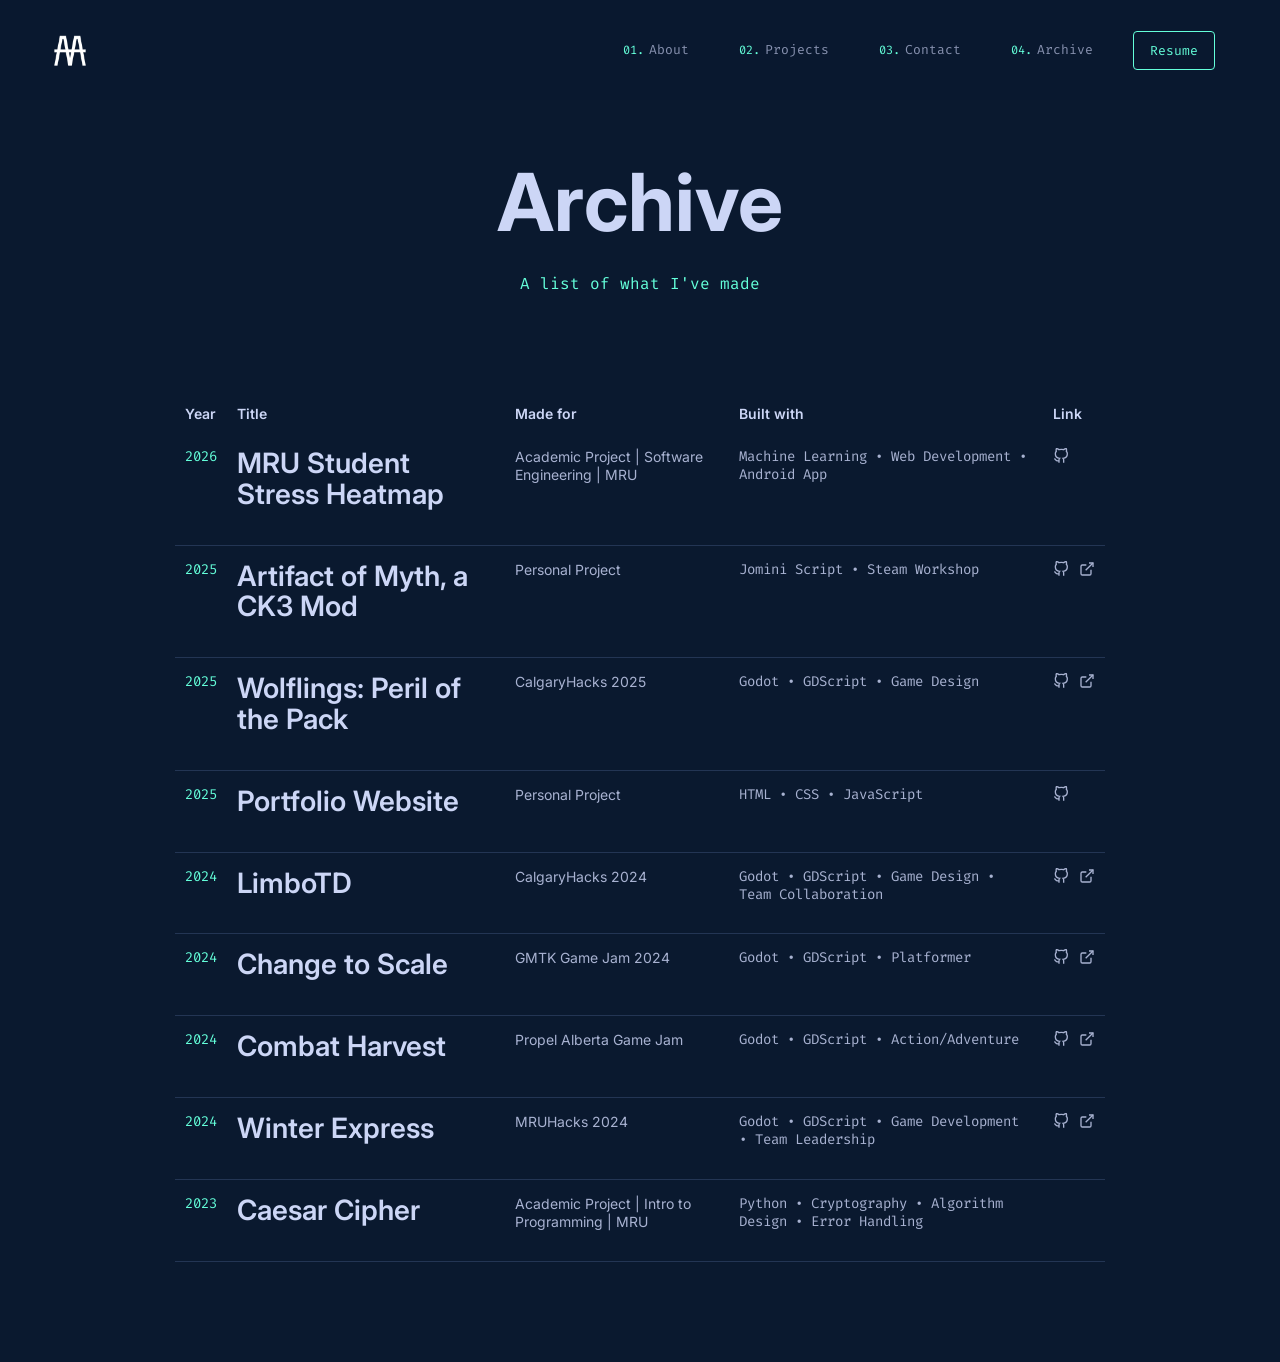
==== archive.html @ b281970d "unified css, added mru heatmap project" ====
<!DOCTYPE html>
<html lang="en">
<head>
  <meta charset="utf-8">
  <meta name="viewport" content="width=device-width, initial-scale=1.0">
  <title>Archive - Muhammad Abdullah</title>
  <link href="style.css" rel="stylesheet" type="text/css" />
  <link href="https://fonts.googleapis.com/css2?family=Fira+Code:wght@300;400;500;600&family=Inter:wght@300;400;500;600;700&display=swap" rel="stylesheet">
</head>
<body>
  <nav class="navbar">
    <div class="nav-logo">
      <a href="/">
        <img src="/assets/logo.png" alt="MA Logo" class="logo-image" />
      </a>
    </div>
    <div class="nav-menu">
      <a href="/#about" data-number="01.">About</a>
      <a href="/#projects" data-number="02.">Projects</a>
      <a href="/#contact" data-number="03.">Contact</a>
      <a href="archive.html" data-number="04.">Archive</a>
      <a href="/assets/resume.pdf" target="_blank" class="resume-link">Resume</a>
    </div>
  </nav>
  
  <main>
    <div class="archive-container">
      <header class="archive-header">
        <h1 class="archive-title">Archive</h1>
        <p class="archive-subtitle">A list of what I've made</p>
      </header>
      
      <table class="archive-table">
        <thead>
          <tr>
            <th>Year</th>
            <th>Title</th>
            <th>Made for</th>
            <th>Built with</th>
            <th>Link</th>
          </tr>
        </thead>
        <tbody id="archive-projects">
        </tbody>
      </table>
    </div>
  </main>
  
  <script>
    const projects = [
      {
        title: 'Artifact of Myth, a CK3 Mod',
        tech: ['Jomini Script', 'Steam Workshop'],
        github: 'https://github.com/Atron1792/AoM-CK3-Mod',
        external: 'https://steamcommunity.com/sharedfiles/filedetails/?id=3481270592',
        year: 2025,
        company: 'Personal Project'
      },
      {
        title: 'Wolflings: Peril of the Pack',
        tech: ['Godot', 'GDScript', 'Game Design'],
        github: 'https://github.com/TechPowerAwaits/calgaryhacks-2025',
        external: 'https://atron1792.itch.io/wolflings-peril-of-the-pack',
        year: 2025,
        company: 'CalgaryHacks 2025'
      },
      {
        title: 'Portfolio Website',
        tech: ['HTML', 'CSS', 'JavaScript'],
        github: 'https://github.com/Atron1792/Portfolio-Website',
        year: 2025,
        company: 'Personal Project'
      },
      {
        title: 'LimboTD',
        tech: ['Godot', 'GDScript', 'Game Design', 'Team Collaboration'],
        github: 'https://github.com/Atron1792/LimboLTD_CalgaryHacks2024',
        external: 'https://mrugddc.itch.io/limbo-ltd',
        year: 2024,
        company: 'CalgaryHacks 2024'
      },
      {
        title: 'Change to Scale',
        tech: ['Godot', 'GDScript', 'Platformer'],
        github: 'https://github.com/Atron1792/Change-to-Scale_GMTK-2024',
        external: 'https://atron1792.itch.io/change-to-scale',
        year: 2024,
        company: 'GMTK Game Jam 2024'
      },
      {
        title: 'Combat Harvest',
        tech: ['Godot', 'GDScript', 'Action/Adventure'],
        github: 'https://github.com/Atron1792/combat-harvest',
        external: 'https://karszo.itch.io/combat-harvest',
        year: 2024,
        company: 'Propel Alberta Game Jam'
      },
      {
        title: 'Winter Express',
        tech: ['Godot', 'GDScript', 'Game Development', 'Team Leadership'],
        github: 'https://github.com/Atron1792/winter-express',
        external: 'https://atron1792.itch.io/winter-express',
        year: 2024,
        company: 'MRUHacks 2024'
      },
      {
        title: 'Caesar Cipher',
        tech: ['Python', 'Cryptography', 'Algorithm Design', 'Error Handling'],
        year: 2023,
        company: 'Academic Project | Intro to Programming | MRU'
      },
      {
        title: 'MRU Student Stress Heatmap',
        tech: ['Machine Learning', 'Web Development', 'Android App'],
        github: 'https://github.com/goose121/stress-heatmap',
        year: 2026,
        company: 'Academic Project | Software Engineering | MRU' 
      }
    ];
    
    const tbody = document.getElementById('archive-projects');
    
    projects
      .sort((a, b) => b.year - a.year)
      .forEach(project => {
        const row = document.createElement('tr');
        row.innerHTML = `
          <td class="project-year">${project.year}</td>
          <td>
            <div class="project-title">${project.title}</div>
          </td>
          <td class="project-company">${project.company}</td>
          <td class="project-tech">${project.tech ? project.tech.join(' • ') : ''}</td>
          <td>
            <div class="archive-project-links">
              ${project.github ? `
                <a href="${project.github}" target="_blank" aria-label="GitHub">
                  <svg viewBox="0 0 24 24" fill="none" stroke="currentColor" stroke-width="2">
                    <path d="M9 19c-5 1.5-5-2.5-7-3m14 6v-3.87a3.37 3.37 0 0 0-.94-2.61c3.14-.35 6.44-1.54 6.44-7A5.44 5.44 0 0 0 20 4.77 5.07 5.07 0 0 0 19.91 1S18.73.65 16 2.48a13.38 13.38 0 0 0-7 0C6.27.65 5.09 1 5.09 1A5.07 5.07 0 0 0 5 4.77a5.44 5.44 0 0 0-1.5 3.78c0 5.42 3.3 6.61 6.44 7A3.37 3.37 0 0 0 9 18.13V22"></path>
                  </svg>
                </a>
              ` : ''}
              ${project.external ? `
                <a href="${project.external}" target="_blank" aria-label="External Link">
                  <svg viewBox="0 0 24 24" fill="none" stroke="currentColor" stroke-width="2">
                    <path d="M18 13v6a2 2 0 0 1-2 2H5a2 2 0 0 1-2-2V8a2 2 0 0 1 2-2h6"></path>
                    <polyline points="15,3 21,3 21,9"></polyline>
                    <line x1="10" y1="14" x2="21" y2="3"></line>
                  </svg>
                </a>
              ` : ''}
            </div>
          </td>
        `;
        tbody.appendChild(row);
      });
  </script>
</body>
</html>
---- style.css ----
/* Custom Properties */
:root {
  --navy: #0a192f;
  --light-navy: #112240;
  --lightest-navy: #233554;
  --navy-shadow: rgba(2, 12, 27, 0.7);
  --dark-slate: #495670;
  --slate: #8892b0;
  --light-slate: #a8b2d1;
  --lightest-slate: #ccd6f6;
  --green: #64ffda;
  --green-tint: rgba(100, 255, 218, 0.1);

  --font-sans: 'Inter', 'San Francisco', 'SF Pro Text', -apple-system, system-ui, sans-serif;
  --font-mono: 'Fira Code', 'SF Mono', 'Fira Mono', 'Roboto Mono', monospace;

  --fz-xxs: 12px;
  --fz-xs: 13px;
  --fz-sm: 14px;
  --fz-md: 16px;
  --fz-lg: 18px;
  --fz-xl: 20px;
  --fz-xxl: 22px;
  --fz-heading: 32px;

  --border-radius: 4px;
  --nav-height: 100px;
  --nav-scroll-height: 70px;

  --easing: cubic-bezier(0.645, 0.045, 0.355, 1);
  --transition: all 0.25s cubic-bezier(0.645, 0.045, 0.355, 1);
}

/* Reset and Base Styles */
* {
  margin: 0;
  padding: 0;
  box-sizing: border-box;
}

html {
  box-sizing: border-box;
  width: 100%;
  scroll-behavior: smooth;
  scrollbar-width: thin;
  scrollbar-color: var(--dark-slate) var(--navy);
}

body {
  margin: 0;
  width: 100%;
  min-height: 100%;
  overflow-x: hidden;
  -moz-osx-font-smoothing: grayscale;
  -webkit-font-smoothing: antialiased;
  background-color: var(--navy);
  color: var(--slate);
  font-family: var(--font-sans);
  font-size: var(--fz-xl);
  line-height: 1.3;
}

::selection {
  background-color: var(--lightest-navy);
  color: var(--lightest-slate);
}

::-webkit-scrollbar {
  width: 12px;
}

::-webkit-scrollbar-track {
  background: var(--navy);
}

::-webkit-scrollbar-thumb {
  background-color: var(--dark-slate);
  border: 3px solid var(--navy);
  border-radius: 10px;
}

/* Navigation */
.navbar {
  display: flex;
  justify-content: space-between;
  align-items: center;
  position: fixed;
  top: 0;
  z-index: 11;
  padding: 0px 50px;
  width: 100%;
  height: var(--nav-height);
  background-color: rgba(10, 25, 47, 0.85);
  backdrop-filter: blur(10px);
  transition: var(--transition);
}

.navbar.scrolled {
  height: var(--nav-scroll-height);
  transform: translateY(0px);
  box-shadow: 0 10px 30px -10px var(--navy-shadow);
}

.nav-logo {
  display: flex;
  justify-content: center;
  align-items: center;
}

.nav-logo a {
  display: flex;
  align-items: center;
  text-decoration: none;
}

.logo-image {
  height: 40px;
  width: auto;
  filter: brightness(0) invert(1);
  transition: var(--transition);
}

.logo-image:hover {
  filter: brightness(0) invert(1) sepia(1) saturate(5) hue-rotate(135deg);
}

.nav-menu {
  display: flex;
  justify-content: space-between;
  align-items: center;
  padding: 0;
  margin: 0;
  list-style: none;
}

.nav-menu a {
  padding: 10px;
  text-decoration: none;
  color: inherit;
  font-family: var(--font-mono);
  font-size: var(--fz-xs);
  position: relative;
  counter-increment: item 1;
  margin-left: 15px;
  margin-right: 15px;
}

.nav-menu a[data-number]::before {
  content: '0' counter(item) '.';
  margin-right: 5px;
  color: var(--green);
  font-size: var(--fz-xxs);
  text-align: right;
}

.nav-menu a:hover,
.nav-menu a:focus {
  color: var(--green);
}

.resume-link {
  color: var(--green) !important;
  background-color: transparent;
  border: 1px solid var(--green);
  border-radius: var(--border-radius);
  padding: 0.75rem 1rem !important;
  font-size: var(--fz-xs);
  font-family: var(--font-mono);
  line-height: 1;
  text-decoration: none;
  cursor: pointer;
  transition: var(--transition);
  margin-left: 15px !important;
}

.resume-link:hover,
.resume-link:focus,
.resume-link:active {
  background-color: var(--green-tint);
  outline: none;
}

.nav-toggle {
  display: none;
  flex-direction: column;
  cursor: pointer;
  padding: 5px;
}

.nav-toggle span {
  width: 25px;
  height: 3px;
  background-color: var(--green);
  margin: 3px 0;
  transition: 0.3s;
  border-radius: 2px;
}

.nav-toggle.active span:nth-child(1) {
  transform: rotate(-45deg) translate(-5px, 6px);
}

.nav-toggle.active span:nth-child(2) {
  opacity: 0;
}

.nav-toggle.active span:nth-child(3) {
  transform: rotate(45deg) translate(-5px, -6px);
}

/* Main Content */
main {
  margin: 0 auto;
  width: 100%;
  max-width: 1600px;
  min-height: 100vh;
  padding: 0 150px;
}

/* Hero Section */
.hero {
  display: flex;
  justify-content: center;
  flex-direction: column;
  align-items: flex-start;
  min-height: 100vh;
  height: 100vh;
  padding: 0;
}

.hero-greeting {
  margin: 0 0 30px 4px;
  color: var(--green);
  font-family: var(--font-mono);
  font-size: clamp(var(--fz-sm), 5vw, var(--fz-md));
  font-weight: 400;
}

.hero-name {
  margin: 0;
  font-size: clamp(40px, 8vw, 80px);
  color: var(--lightest-slate);
  line-height: 1.1;
}

.hero-title {
  margin-top: 5px;
  color: var(--slate);
  line-height: 0.9;
  font-size: clamp(40px, 8vw, 80px);
  font-weight: 600;
}

.typewriter {
  color: var(--green);
  border-right: 2px solid var(--green);
  animation: blink 1s step-end infinite;
}

@keyframes blink {
  50% { border-right-color: transparent; }
}

/* Section Styles */
section {
  margin: 0 auto;
  padding: 100px 0;
  max-width: 1000px;
}

.section-header {
  display: flex;
  align-items: center;
  position: relative;
  margin: 10px 0 40px;
  width: 100%;
  font-size: clamp(26px, 5vw, var(--fz-heading));
  white-space: nowrap;
}

.section-number {
  position: relative;
  bottom: 4px;
  margin-right: 10px;
  color: var(--green);
  font-family: var(--font-mono);
  font-size: clamp(var(--fz-md), 3vw, var(--fz-xl));
  font-weight: 400;
}

.section-title {
  position: relative;
  color: var(--lightest-slate);
  font-size: clamp(26px, 5vw, var(--fz-heading));
  font-weight: 600;
  margin: 0;
}

.section-header::after {
  content: '';
  display: block;
  position: relative;
  top: -5px;
  width: 300px;
  height: 1px;
  margin-left: 20px;
  background-color: var(--lightest-navy);
}

/* About Section */
.about-content {
  display: grid;
  grid-template-columns: 3fr 2fr;
  gap: 50px;
}

.about-text {
  color: var(--slate);
}

.about-text p {
  margin: 0 0 15px;
}

.about-text a {
  color: var(--green);
  text-decoration: none;
  position: relative;
}

.about-text a:hover,
.about-text a:focus {
  color: var(--green);
}

.about-text a:hover::after,
.about-text a:focus::after {
  width: 100%;
}

.about-text a::after {
  content: '';
  display: block;
  width: 0;
  height: 1px;
  position: relative;
  bottom: 0.37em;
  background-color: var(--green);
  transition: var(--transition);
  opacity: 0.5;
}

.tech-list {
  display: grid;
  grid-template-columns: repeat(2, minmax(140px, 200px));
  gap: 0px 10px;
  padding: 0;
  margin: 20px 0 0 0;
  overflow: hidden;
  list-style: none;
}

.tech-column li {
  position: relative;
  margin-bottom: 10px;
  padding-left: 20px;
  font-family: var(--font-mono);
  font-size: var(--fz-xs);
  color: var(--slate);
}

.tech-column li::before {
  content: '▹';
  position: absolute;
  left: 0;
  color: var(--green);
  font-size: var(--fz-sm);
  line-height: 12px;
}

.about-image {
  position: relative;
  max-width: 300px;
}

.image-wrapper {
  display: block;
  position: relative;
  width: 100%;
  border-radius: var(--border-radius);
  background-color: var(--green);
}

.image-wrapper::before,
.image-wrapper::after {
  content: '';
  display: block;
  position: absolute;
  width: 100%;
  height: 100%;
  border-radius: var(--border-radius);
  transition: var(--transition);
}

.image-wrapper::before {
  top: 0;
  left: 0;
  background-color: var(--navy);
  mix-blend-mode: screen;
}

.image-wrapper::after {
  border: 2px solid var(--green);
  top: 20px;
  left: 20px;
  z-index: -1;
}

.image-wrapper:hover::after {
  top: 15px;
  left: 15px;
}

.image-wrapper:hover::before {
  background: transparent;
}

.image-wrapper img {
  position: relative;
  border-radius: var(--border-radius);
  mix-blend-mode: multiply;
  filter: grayscale(100%) contrast(1);
  transition: var(--transition);
  width: 100%;
  height: auto;
  max-width: 100%;
  display: block;
}

.image-wrapper:hover img {
  filter: none;
  mix-blend-mode: normal;
}

/* Projects Section */
.projects-grid {
  list-style: none;
  padding: 0;
  margin: 0;
}

.project {
  position: relative;
  display: grid;
  gap: 10px;
  grid-template-columns: repeat(12, 1fr);
  align-items: center;
  margin-bottom: 100px;
}

.project:nth-of-type(odd) .project-content {
  grid-column: 7 / -1;
  text-align: right;
}

.project:nth-of-type(odd) .project-tech-list {
  justify-content: flex-end;
}

.project:nth-of-type(odd) .project-tech-list li {
  margin: 0 0 5px 20px;
}

.project:nth-of-type(odd) .project-image {
  grid-column: 1 / 8;
}



.project-content {
  position: relative;
  grid-column: 1 / 7;
  grid-row: 1 / -1;
}

.project-overline {
  margin: 10px 0;
  color: var(--green);
  font-family: var(--font-mono);
  font-size: var(--fz-xs);
  font-weight: 400;
}

.project-title {
  color: var(--lightest-slate);
  font-size: clamp(24px, 5vw, 28px);
  margin: 0 0 20px;
  font-weight: 600;
  line-height: 1.1;
}

.project-title a {
  position: static;
  color: inherit;
  text-decoration: none;
}

.project-title a::before {
  content: '';
  display: block;
  position: absolute;
  z-index: 0;
  width: 100%;
  height: 100%;
  top: 0;
  left: 0;
}

.project-description {
  position: relative;
  z-index: 2;
  padding: 25px;
  border-radius: var(--border-radius);
  background-color: var(--light-navy);
  color: var(--light-slate);
  font-size: var(--fz-lg);
  box-shadow: 0 10px 30px -15px var(--navy-shadow);
  transition: var(--transition);
}

.project-description:hover {
  box-shadow: 0 20px 30px -15px var(--navy-shadow);
}

.project-tech-list {
  position: relative;
  z-index: 2;
  display: flex;
  flex-wrap: wrap;
  padding: 0;
  margin: 25px 0 10px;
  list-style: none;
}

.project-tech-list li {
  margin: 0 20px 5px 0;
  color: var(--light-slate);
  font-family: var(--font-mono);
  font-size: var(--fz-xs);
  white-space: nowrap;
}

.project-links {
  display: flex;
  align-items: center;
  position: relative;
  margin-top: 10px;
  margin-left: -10px;
  color: var(--lightest-slate);
}

.project-links a {
  display: flex;
  justify-content: center;
  align-items: center;
  padding: 10px;
  color: var(--lightest-slate);
  transition: var(--transition);
}

.project-links a:hover,
.project-links a:focus {
  color: var(--green);
}

.project-links svg {
  width: 20px;
  height: 20px;
}

.project-image a {
  width: 100%;
  height: 100%;
  background-color: var(--green);
  border-radius: var(--border-radius);
  vertical-align: middle;
  display: block;
}

.project-image a::before {
  content: '';
  position: absolute;
  width: 100%;
  height: 100%;
  top: 0;
  left: 0;
  right: 0;
  bottom: 0;
  background-color: var(--navy);
  mix-blend-mode: screen;
  border-radius: var(--border-radius);
  transition: var(--transition);
}

.project-image a:hover::before {
  background: transparent;
}

.project-image img {
  border-radius: var(--border-radius);
  mix-blend-mode: multiply;
  filter: grayscale(100%) contrast(1) brightness(90%);
  transition: var(--transition);
  width: 100%;
  height: auto;
  max-width: 100%;
  vertical-align: middle;
}

.project-image a:hover img {
  filter: none;
  mix-blend-mode: normal;
}

/* Contact Section */
.contact {
  max-width: 600px;
  margin: 0 auto 100px;
  text-align: center;
}

.contact .section-header {
  justify-content: center;
}

.contact .section-header::after {
  display: none;
}

.contact-content p {
  color: var(--slate);
  margin: 0 0 50px;
  max-width: 540px;
  font-size: var(--fz-lg);
}

.contact-social {
  display: flex;
  justify-content: center;
  align-items: center;
  margin-top: 30px;
  gap: 20px;
}

.contact-social a {
  color: var(--light-slate);
  padding: 10px;
  transition: var(--transition);
}

.contact-social a:hover,
.contact-social a:focus {
  color: var(--green);
  transform: translateY(-3px);
}

.contact-social svg {
  width: 24px;
  height: 24px;
}

/* Footer */
.footer {
  display: flex;
  justify-content: center;
  align-items: center;
  flex-direction: column;
  height: auto;
  min-height: 70px;
  padding: 15px;
  text-align: center;
}

.footer-content p {
  color: var(--light-slate);
  font-family: var(--font-mono);
  font-size: var(--fz-xxs);
  line-height: 1;
}

.footer-content p a {
  color: var(--light-slate);
  text-decoration: none;
}

.footer-content p a:hover,
.footer-content p a:focus {
  color: var(--green);
}

/* Responsive Design */
@media (max-width: 1200px) {
  main {
    padding: 0 100px;
  }
  
  .about-content {
    grid-template-columns: 1fr;
    gap: 30px;
  }
  
  .about-image {
    margin: 0 auto;
    max-width: 250px;
  }
}

@media (max-width: 1080px) {
  main {
    padding: 0 75px;
  }
  
  .navbar {
    padding: 0 40px;
  }
  
  .project {
    margin-bottom: 70px;
  }
  
  .section-header::after {
    width: 200px;
  }
}

@media (max-width: 768px) {
  main {
    padding: 0 40px;
  }

  .navbar {
    padding: 0 25px;
  }

  .nav-toggle {
    display: flex;
  }

  .nav-menu {
    position: fixed;
    right: -300px;
    top: 0;
    flex-direction: column;
    background-color: var(--light-navy);
    width: 300px;
    text-align: left;
    transition: right 0.3s ease;
    box-shadow: -10px 0 30px rgba(0, 0, 0, 0.3);
    padding: 100px 0 0 0;
    height: 100vh;
    overflow-y: auto;
    z-index: 10;
  }

  .nav-menu.active {
    right: 0;
  }

  .nav-menu a {
    padding: 15px 40px;
    display: block;
    margin: 0;
    font-size: var(--fz-md);
    color: var(--lightest-slate);
    border-bottom: 1px solid var(--lightest-navy);
    transition: var(--transition);
  }

  .nav-menu a:hover {
    background-color: var(--lightest-navy);
    color: var(--green);
  }

  .nav-menu a[data-number]::before {
    display: inline-block;
    margin: 0 8px 0 0;
    font-size: var(--fz-xs);
  }

  .resume-link {
    margin: 20px 40px 0 40px !important;
    padding: 12px 20px !important;
    display: inline-block !important;
    width: auto;
    border: 1px solid var(--green);
    background-color: transparent;
    text-align: center;
  }

  .hero {
    padding-top: var(--nav-height);
    min-height: 80vh;
  }
  
  .hero-name,
  .hero-title {
    font-size: clamp(35px, 8vw, 65px);
  }

  .about-content {
    display: block;
  }

  .about-image {
    margin: 40px auto 0;
    width: 60%;
    max-width: 200px;
  }
  
  .tech-list {
    grid-template-columns: 1fr 1fr;
    gap: 0px 20px;
  }

  .project {
    box-shadow: 0 10px 30px -15px var(--navy-shadow);
    transition: var(--transition);
    display: block;
    background-color: var(--light-navy);
    padding: 2rem 1.5rem;
    border-radius: var(--border-radius);
    margin-bottom: 50px;
  }

  .project:hover {
    box-shadow: 0 20px 30px -15px var(--navy-shadow);
  }

  .project-content {
    padding: 0;
    height: 100%;
  }

  .project:nth-of-type(odd) .project-content,
  .project:nth-of-type(even) .project-content {
    grid-column: 1 / -1;
    padding: 0;
    text-align: left;
  }

  .project:nth-of-type(odd) .project-tech-list {
    justify-content: flex-start;
  }

  .project:nth-of-type(odd) .project-tech-list li {
    margin: 0 20px 5px 0;
  }

  .project-image {
    display: none;
  }

  .project-description,
  .project-description:hover {
    padding: 0;
    background-color: transparent;
    box-shadow: none;
    font-size: var(--fz-md);
  }
  
  .section-header::after {
    width: 150px;
  }
  
  .contact {
    margin: 0 auto 80px;
  }
  
  .contact-content p {
    font-size: var(--fz-md);
  }
}

@media (max-width: 600px) {
  main {
    padding: 0 25px;
  }
  
  .navbar {
    padding: 0 20px;
  }

  .nav-menu {
    padding: 80px 0 0 0;
  }

  .nav-menu a {
    padding: 12px 30px;
    font-size: var(--fz-sm);
  }
  
  .hero-greeting {
    margin: 0 0 20px 2px;
  }
  
  section {
    padding: 80px 0;
  }
  
  .section-header {
    margin: 10px 0 30px;
  }
  
  .section-header::after {
    width: 100px;
  }
  
  .tech-list {
    grid-template-columns: 1fr;
    gap: 5px;
  }
  
  .project {
    padding: 1.5rem 1rem;
    margin-bottom: 40px;
  }
  
  .project-tech-list {
    margin: 20px 0 10px;
  }
  
  .project-tech-list li {
    margin: 0 15px 8px 0;
    font-size: var(--fz-xxs);
  }
  
  .contact-social {
    gap: 15px;
  }
  
  .contact-social svg {
    width: 20px;
    height: 20px;
  }
}

@media (max-width: 480px) {
  .navbar {
    padding: 0 15px;
  }

  main {
    padding: 0 15px;
  }

  .hero-name,
  .hero-title {
    font-size: clamp(28px, 10vw, 50px);
  }
  
  section {
    padding: 60px 0;
  }
  
  .section-number {
    font-size: var(--fz-md);
  }
  
  .section-title {
    font-size: clamp(20px, 6vw, 26px);
  }
  
  .section-header::after {
    width: 80px;
    margin-left: 15px;
  }
  
  .about-text {
    font-size: var(--fz-sm);
  }
  
  .tech-column li {
    font-size: var(--fz-xxs);
    margin-bottom: 8px;
  }
  
  .project-title {
    font-size: clamp(18px, 5vw, 22px);
    margin: 0 0 15px;
  }
  
  .project-description {
    font-size: var(--fz-sm);
  }
  
  .contact-content p {
    font-size: var(--fz-sm);
    margin: 0 0 40px;
  }
}

@media (max-width: 360px) {
  main {
    padding: 0 10px;
  }
  
  .navbar {
    padding: 0 10px;
  }
  
  .hero-name,
  .hero-title {
    font-size: clamp(24px, 12vw, 40px);
  }
  
  .section-header::after {
    display: none;
  }
  
  .project {
    padding: 1rem 0.75rem;
  }
}

/* Archive Page Styles */
.archive-container {
  max-width: 1000px;
  margin: 0 auto;
  padding: 150px 25px 100px;
}

.archive-header {
  text-align: center;
  margin-bottom: 100px;
}

.archive-title {
  font-size: clamp(40px, 8vw, 80px);
  margin: 0 0 20px;
  color: var(--lightest-slate);
}

.archive-subtitle {
  color: var(--green);
  font-family: var(--font-mono);
  font-size: var(--fz-md);
  font-weight: 400;
}

.archive-table {
  width: 100%;
  border-collapse: collapse;
}

.archive-table thead th {
  padding: 10px;
  text-align: left;
  color: var(--lightest-slate);
  font-size: var(--fz-sm);
  font-weight: 600;
}

.archive-table tbody tr {
  border-bottom: 1px solid var(--lightest-navy);
  transition: var(--transition);
}

.archive-table tbody tr:hover {
  background-color: var(--lightest-navy);
}

.archive-table tbody td {
  padding: 15px 10px;
  font-size: var(--fz-sm);
  vertical-align: top;
}

.project-year {
  color: var(--green);
  font-family: var(--font-mono);
  font-size: var(--fz-xs);
}

.project-company {
  color: var(--light-slate);
  font-size: var(--fz-xs);
}

.project-tech {
  color: var(--light-slate);
  font-family: var(--font-mono);
  font-size: var(--fz-xxs);
}

.archive-project-links {
  display: flex;
  gap: 10px;
  align-items: center;
}

.archive-project-links a,
.archive-project-links a:hover {
  color: var(--light-slate);
  transition: var(--transition);
}

.archive-project-links a:hover {
  color: var(--green);
}

.archive-project-links svg {
  width: 16px;
  height: 16px;
}

@media (max-width: 768px) {
  .archive-table thead {
    display: none;
  }
  
  .archive-table tbody tr {
    display: block;
    margin-bottom: 30px;
    padding: 20px;
    border: 1px solid var(--lightest-navy);
    border-radius: var(--border-radius);
  }
  
  .archive-table tbody td {
    display: block;
    padding: 5px 0;
    border: none;
  }
}
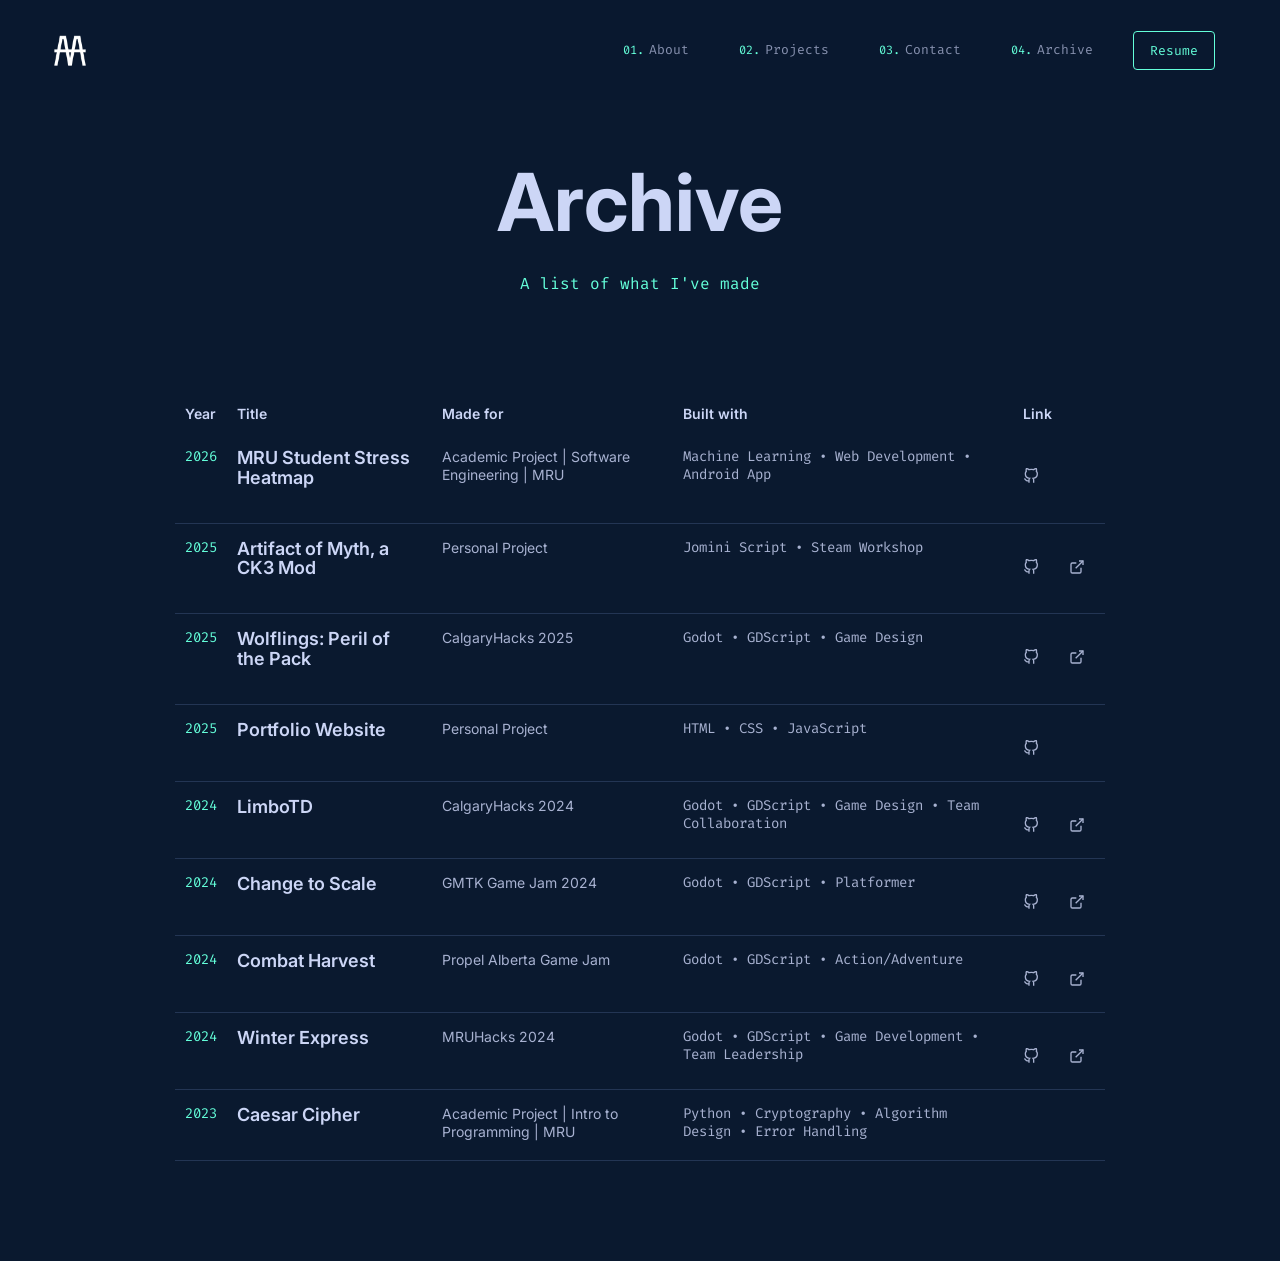
==== commit 45014ab2: "archive fix" ====
--- a/archive.html
+++ b/archive.html
@@ -6,6 +6,122 @@
   <title>Archive - Muhammad Abdullah</title>
   <link href="style.css" rel="stylesheet" type="text/css" />
   <link href="https://fonts.googleapis.com/css2?family=Fira+Code:wght@300;400;500;600&family=Inter:wght@300;400;500;600;700&display=swap" rel="stylesheet">
+  <style>
+    .archive-container {
+      max-width: 1000px;
+      margin: 0 auto;
+      padding: 150px 25px 100px;
+    }
+    
+    .archive-header {
+      text-align: center;
+      margin-bottom: 100px;
+    }
+    
+    .archive-title {
+      font-size: clamp(40px, 8vw, 80px);
+      margin: 0 0 20px;
+      color: var(--lightest-slate);
+    }
+    
+    .archive-subtitle {
+      color: var(--green);
+      font-family: var(--font-mono);
+      font-size: var(--fz-md);
+      font-weight: 400;
+    }
+    
+    .archive-table {
+      width: 100%;
+      border-collapse: collapse;
+    }
+    
+    .archive-table thead th {
+      padding: 10px;
+      text-align: left;
+      color: var(--lightest-slate);
+      font-size: var(--fz-sm);
+      font-weight: 600;
+    }
+    
+    .archive-table tbody tr {
+      border-bottom: 1px solid var(--lightest-navy);
+      transition: var(--transition);
+    }
+    
+    .archive-table tbody tr:hover {
+      background-color: var(--lightest-navy);
+    }
+    
+    .archive-table tbody td {
+      padding: 15px 10px;
+      font-size: var(--fz-sm);
+      vertical-align: top;
+    }
+    
+    .project-year {
+      color: var(--green);
+      font-family: var(--font-mono);
+      font-size: var(--fz-xs);
+    }
+    
+    .project-title {
+      color: var(--lightest-slate);
+      font-size: var(--fz-lg);
+      font-weight: 600;
+    }
+    
+    .project-company {
+      color: var(--light-slate);
+      font-size: var(--fz-xs);
+    }
+    
+    .project-tech {
+      color: var(--light-slate);
+      font-family: var(--font-mono);
+      font-size: var(--fz-xxs);
+    }
+    
+    .project-links {
+      display: flex;
+      gap: 10px;
+      align-items: center;
+    }
+    
+    .project-links a {
+      color: var(--light-slate);
+      transition: var(--transition);
+    }
+    
+    .project-links a:hover {
+      color: var(--green);
+    }
+    
+    .project-links svg {
+      width: 16px;
+      height: 16px;
+    }
+    
+    @media (max-width: 768px) {
+      .archive-table thead {
+        display: none;
+      }
+      
+      .archive-table tbody tr {
+        display: block;
+        margin-bottom: 30px;
+        padding: 20px;
+        border: 1px solid var(--lightest-navy);
+        border-radius: var(--border-radius);
+      }
+      
+      .archive-table tbody td {
+        display: block;
+        padding: 5px 0;
+        border: none;
+      }
+    }
+  </style>
 </head>
 <body>
   <nav class="navbar">
@@ -132,7 +248,7 @@
           <td class="project-company">${project.company}</td>
           <td class="project-tech">${project.tech ? project.tech.join(' • ') : ''}</td>
           <td>
-            <div class="archive-project-links">
+            <div class="project-links">
               ${project.github ? `
                 <a href="${project.github}" target="_blank" aria-label="GitHub">
                   <svg viewBox="0 0 24 24" fill="none" stroke="currentColor" stroke-width="2">
--- a/style.css
+++ b/style.css
@@ -8,8 +8,11 @@
   --slate: #8892b0;
   --light-slate: #a8b2d1;
   --lightest-slate: #ccd6f6;
+  --white: #e6f1ff;
   --green: #64ffda;
   --green-tint: rgba(100, 255, 218, 0.1);
+  --pink: #f57dff;
+  --blue: #57cbff;
 
   --font-sans: 'Inter', 'San Francisco', 'SF Pro Text', -apple-system, system-ui, sans-serif;
   --font-mono: 'Fira Code', 'SF Mono', 'Fira Mono', 'Roboto Mono', monospace;
@@ -42,8 +45,6 @@
   box-sizing: border-box;
   width: 100%;
   scroll-behavior: smooth;
-  scrollbar-width: thin;
-  scrollbar-color: var(--dark-slate) var(--navy);
 }
 
 body {
@@ -65,6 +66,12 @@
   color: var(--lightest-slate);
 }
 
+/* Scrollbar */
+html {
+  scrollbar-width: thin;
+  scrollbar-color: var(--dark-slate) var(--navy);
+}
+
 ::-webkit-scrollbar {
   width: 12px;
 }
@@ -93,11 +100,15 @@
   background-color: rgba(10, 25, 47, 0.85);
   backdrop-filter: blur(10px);
   transition: var(--transition);
+  filter: none !important;
+  pointer-events: auto !important;
+  user-select: auto !important;
 }
 
 .navbar.scrolled {
   height: var(--nav-scroll-height);
   transform: translateY(0px);
+  background-color: rgba(10, 25, 47, 0.85);
   box-shadow: 0 10px 30px -10px var(--navy-shadow);
 }
 
@@ -108,9 +119,13 @@
 }
 
 .nav-logo a {
+  color: var(--green);
+  font-family: var(--font-mono);
+  text-decoration: none;
+  font-size: var(--fz-lg);
+  font-weight: 400;
   display: flex;
   align-items: center;
-  text-decoration: none;
 }
 
 .logo-image {
@@ -333,8 +348,7 @@
   color: var(--green);
 }
 
-.about-text a:hover::after,
-.about-text a:focus::after {
+.about-text a:hover::after {
   width: 100%;
 }
 
@@ -360,6 +374,12 @@
   list-style: none;
 }
 
+.tech-column ul {
+  list-style: none;
+  padding: 0;
+  margin: 0;
+}
+
 .tech-column li {
   position: relative;
   margin-bottom: 10px;
@@ -475,7 +495,14 @@
   grid-column: 1 / 8;
 }
 
-
+.project:nth-of-type(even) .project-content {
+  grid-column: 1 / 7;
+  grid-row: 1 / -1;
+}
+
+.project:nth-of-type(even) .project-image {
+  grid-column: 6 / -1;
+}
 
 .project-content {
   position: relative;
@@ -576,6 +603,13 @@
 .project-links svg {
   width: 20px;
   height: 20px;
+}
+
+.project-image {
+  grid-column: 6 / -1;
+  grid-row: 1 / -1;
+  position: relative;
+  z-index: 1;
 }
 
 .project-image a {
@@ -860,13 +894,16 @@
     display: none;
   }
 
-  .project-description,
-  .project-description:hover {
+  .project-description {
     padding: 0;
     background-color: transparent;
     box-shadow: none;
     font-size: var(--fz-md);
   }
+
+  .project-description:hover {
+    box-shadow: none;
+  }
   
   .section-header::after {
     width: 150px;
@@ -1021,114 +1058,3 @@
     padding: 1rem 0.75rem;
   }
 }
-
-/* Archive Page Styles */
-.archive-container {
-  max-width: 1000px;
-  margin: 0 auto;
-  padding: 150px 25px 100px;
-}
-
-.archive-header {
-  text-align: center;
-  margin-bottom: 100px;
-}
-
-.archive-title {
-  font-size: clamp(40px, 8vw, 80px);
-  margin: 0 0 20px;
-  color: var(--lightest-slate);
-}
-
-.archive-subtitle {
-  color: var(--green);
-  font-family: var(--font-mono);
-  font-size: var(--fz-md);
-  font-weight: 400;
-}
-
-.archive-table {
-  width: 100%;
-  border-collapse: collapse;
-}
-
-.archive-table thead th {
-  padding: 10px;
-  text-align: left;
-  color: var(--lightest-slate);
-  font-size: var(--fz-sm);
-  font-weight: 600;
-}
-
-.archive-table tbody tr {
-  border-bottom: 1px solid var(--lightest-navy);
-  transition: var(--transition);
-}
-
-.archive-table tbody tr:hover {
-  background-color: var(--lightest-navy);
-}
-
-.archive-table tbody td {
-  padding: 15px 10px;
-  font-size: var(--fz-sm);
-  vertical-align: top;
-}
-
-.project-year {
-  color: var(--green);
-  font-family: var(--font-mono);
-  font-size: var(--fz-xs);
-}
-
-.project-company {
-  color: var(--light-slate);
-  font-size: var(--fz-xs);
-}
-
-.project-tech {
-  color: var(--light-slate);
-  font-family: var(--font-mono);
-  font-size: var(--fz-xxs);
-}
-
-.archive-project-links {
-  display: flex;
-  gap: 10px;
-  align-items: center;
-}
-
-.archive-project-links a,
-.archive-project-links a:hover {
-  color: var(--light-slate);
-  transition: var(--transition);
-}
-
-.archive-project-links a:hover {
-  color: var(--green);
-}
-
-.archive-project-links svg {
-  width: 16px;
-  height: 16px;
-}
-
-@media (max-width: 768px) {
-  .archive-table thead {
-    display: none;
-  }
-  
-  .archive-table tbody tr {
-    display: block;
-    margin-bottom: 30px;
-    padding: 20px;
-    border: 1px solid var(--lightest-navy);
-    border-radius: var(--border-radius);
-  }
-  
-  .archive-table tbody td {
-    display: block;
-    padding: 5px 0;
-    border: none;
-  }
-}
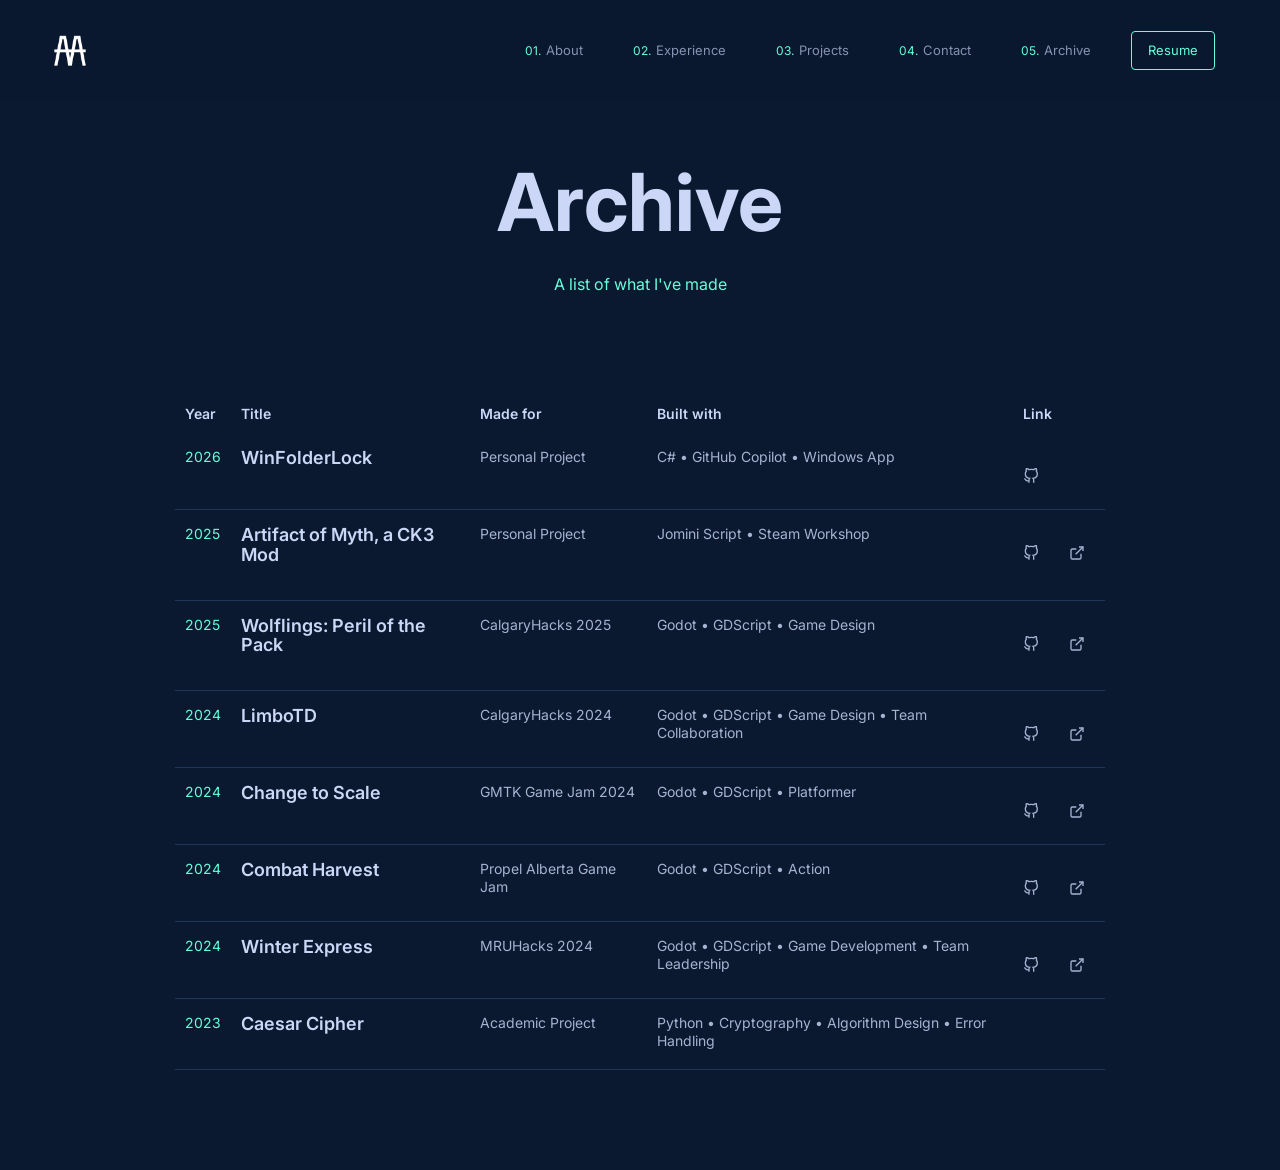
==== commit 02f0953a: "updated resume, added WinFolderLock to archive, fixed ui, changed font to Inter" ====
--- a/archive.html
+++ b/archive.html
@@ -1,11 +1,13 @@
+
 <!DOCTYPE html>
 <html lang="en">
 <head>
   <meta charset="utf-8">
   <meta name="viewport" content="width=device-width, initial-scale=1.0">
   <title>Archive - Muhammad Abdullah</title>
-  <link href="style.css" rel="stylesheet" type="text/css" />
-  <link href="https://fonts.googleapis.com/css2?family=Fira+Code:wght@300;400;500;600&family=Inter:wght@300;400;500;600;700&display=swap" rel="stylesheet">
+  <link href="style.css?v=20260623" rel="stylesheet" type="text/css" />
+  <link href="https://fonts.googleapis.com/css2?family=Inter:wght@300;400;500;600;700;800&display=swap" rel="stylesheet">
+
   <style>
     .archive-container {
       max-width: 1000px;
@@ -34,6 +36,8 @@
     .archive-table {
       width: 100%;
       border-collapse: collapse;
+      visibility: visible;
+      opacity: 1;
     }
     
     .archive-table thead th {
@@ -103,6 +107,10 @@
     }
     
     @media (max-width: 768px) {
+      .archive-table {
+        font-size: var(--fz-sm);
+      }
+      
       .archive-table thead {
         display: none;
       }
@@ -123,19 +131,27 @@
     }
   </style>
 </head>
+
 <body>
+  <!-- Fixed Navigation -->
   <nav class="navbar">
     <div class="nav-logo">
-      <a href="/">
-        <img src="/assets/logo.png" alt="MA Logo" class="logo-image" />
+      <a href="./">
+        <img src="/assets/logo.png" alt="MA Logo" class="logo-image" width="512" height="512" />
       </a>
     </div>
     <div class="nav-menu">
-      <a href="/#about" data-number="01.">About</a>
-      <a href="/#projects" data-number="02.">Projects</a>
-      <a href="/#contact" data-number="03.">Contact</a>
-      <a href="archive.html" data-number="04.">Archive</a>
+      <a href="./#about" data-number="01.">About</a>
+      <a href="./#experience" data-number="02.">Experience</a>
+      <a href="./#projects" data-number="03.">Projects</a>
+      <a href="./#contact" data-number="04.">Contact</a>
+      <a href="archive.html" data-number="05.">Archive</a>
       <a href="/assets/resume.pdf" target="_blank" class="resume-link">Resume</a>
+    </div>
+    <div class="nav-toggle">
+      <span></span>
+      <span></span>
+      <span></span>
     </div>
   </nav>
   
@@ -157,86 +173,113 @@
           </tr>
         </thead>
         <tbody id="archive-projects">
+          <!-- Projects will be inserted here -->
         </tbody>
       </table>
     </div>
   </main>
   
   <script>
-    const projects = [
-      {
-        title: 'Artifact of Myth, a CK3 Mod',
-        tech: ['Jomini Script', 'Steam Workshop'],
-        github: 'https://github.com/Atron1792/AoM-CK3-Mod',
-        external: 'https://steamcommunity.com/sharedfiles/filedetails/?id=3481270592',
-        year: 2025,
-        company: 'Personal Project'
-      },
-      {
-        title: 'Wolflings: Peril of the Pack',
-        tech: ['Godot', 'GDScript', 'Game Design'],
-        github: 'https://github.com/TechPowerAwaits/calgaryhacks-2025',
-        external: 'https://atron1792.itch.io/wolflings-peril-of-the-pack',
-        year: 2025,
-        company: 'CalgaryHacks 2025'
-      },
-      {
-        title: 'Portfolio Website',
-        tech: ['HTML', 'CSS', 'JavaScript'],
-        github: 'https://github.com/Atron1792/Portfolio-Website',
-        year: 2025,
-        company: 'Personal Project'
-      },
-      {
-        title: 'LimboTD',
-        tech: ['Godot', 'GDScript', 'Game Design', 'Team Collaboration'],
-        github: 'https://github.com/Atron1792/LimboLTD_CalgaryHacks2024',
-        external: 'https://mrugddc.itch.io/limbo-ltd',
-        year: 2024,
-        company: 'CalgaryHacks 2024'
-      },
-      {
-        title: 'Change to Scale',
-        tech: ['Godot', 'GDScript', 'Platformer'],
-        github: 'https://github.com/Atron1792/Change-to-Scale_GMTK-2024',
-        external: 'https://atron1792.itch.io/change-to-scale',
-        year: 2024,
-        company: 'GMTK Game Jam 2024'
-      },
-      {
-        title: 'Combat Harvest',
-        tech: ['Godot', 'GDScript', 'Action/Adventure'],
-        github: 'https://github.com/Atron1792/combat-harvest',
-        external: 'https://karszo.itch.io/combat-harvest',
-        year: 2024,
-        company: 'Propel Alberta Game Jam'
-      },
-      {
-        title: 'Winter Express',
-        tech: ['Godot', 'GDScript', 'Game Development', 'Team Leadership'],
-        github: 'https://github.com/Atron1792/winter-express',
-        external: 'https://atron1792.itch.io/winter-express',
-        year: 2024,
-        company: 'MRUHacks 2024'
-      },
-      {
-        title: 'Caesar Cipher',
-        tech: ['Python', 'Cryptography', 'Algorithm Design', 'Error Handling'],
-        year: 2023,
-        company: 'Academic Project | Intro to Programming | MRU'
-      },
-      {
-        title: 'MRU Student Stress Heatmap',
-        tech: ['Machine Learning', 'Web Development', 'Android App'],
-        github: 'https://github.com/goose121/stress-heatmap',
-        year: 2026,
-        company: 'Academic Project | Software Engineering | MRU' 
-      }
-    ];
+    // Default projects data
+    const defaultProjects = {
+      featured: [
+        {
+          id: 'aom-ck3',
+          title: 'Artifact of Myth, a CK3 Mod',
+          description: '',
+          tech: ['Jomini Script', 'Steam Workshop'],
+          github: 'https://github.com/Atron1792/AoM_CK3_Mod',
+          external: 'https://steamcommunity.com/sharedfiles/filedetails/?id=3481270592',
+          year: 2025,
+          type: 'featured',
+          company: 'Personal Project'
+        },
+        {
+          id: 'caesar-cipher',
+          title: 'Caesar Cipher',
+          description: 'A robust Caesar Cipher algorithm implementation in Python showcasing strong problem-solving and coding abilities.',
+          tech: ['Python', 'Cryptography', 'Algorithm Design', 'Error Handling'],
+          year: 2023,
+          type: 'featured',
+          company: 'Academic Project'
+        },
+        {
+          id: 'limbo-td',
+          title: 'LimboTD',
+          description: 'A 2D survival tower defense game that won 2nd place in a 24-hour hackathon.',
+          tech: ['Godot', 'GDScript', 'Game Design', 'Team Collaboration'],
+          github: 'https://github.com/Atron1792/LimboLTD_CalgaryHacks2024',
+          external: 'https://mrugddc.itch.io/limbo-ltd',
+          year: 2024,
+          type: 'featured',
+          company: 'CalgaryHacks 2024'
+        }
+      ],
+      archive: [
+        {
+          id: 'wolflings-pack',
+          title: 'Wolflings: Peril of the Pack',
+          description: 'A survival adventure game where players control a pack of wolves navigating through dangerous territories.',
+          tech: ['Godot', 'GDScript', 'Game Design'],
+          github: 'https://github.com/TechPowerAwaits/calgaryhacks-2025',
+          external: 'https://atron1792.itch.io/wolflings-peril-of-the-pack',
+          year: 2025,
+          type: 'game',
+          company: 'CalgaryHacks 2025'
+        },
+        {
+          id: 'change-to-scale',
+          title: 'Change to Scale',
+          description: 'A puzzle platformer game made for GMTK Game Jam 2024 with scaling mechanics.',
+          tech: ['Godot', 'GDScript', 'Platformer'],
+          github: 'https://github.com/Atron1792/Change-to-Scale_GMTK-2024',
+          external: 'https://atron1792.itch.io/change-to-scale',
+          year: 2024,
+          type: 'game',
+          company: 'GMTK Game Jam 2024'
+        },
+        {
+          id: 'combat-harvest',
+          title: 'Combat Harvest',
+          description: 'An action-packed harvesting game combining combat mechanics with resource management.',
+          tech: ['Godot', 'GDScript', 'Action'],
+          github: 'https://github.com/Atron1792/combat-harvest',
+          external: 'https://karszo.itch.io/combat-harvest',
+          year: 2024,
+          type: 'game',
+          company: 'Propel Alberta Game Jam'
+        },
+        {
+          id: 'winter-express',
+          title: 'Winter Express',
+          description: 'A strategic management game that fosters critical thinking by challenging players to optimize resource allocation and strategic decision-making.',
+          tech: ['Godot', 'GDScript', 'Game Development', 'Team Leadership'],
+          github: 'https://github.com/Atron1792/winter-express',
+          external: 'https://atron1792.itch.io/winter-express',
+          year: 2024,
+          type: 'game',
+          company: 'MRUHacks 2024'
+        },
+        {
+          id: 'winfolderlock',
+          title: 'WinFolderLock',
+          description: 'A UI based folder locking system for Windows 10/11.',
+          tech: ['C#', 'GitHub Copilot', 'Windows App'],
+          github: 'https://github.com/Atron1792/WinFolderLock',
+          year: 2026,
+          type: 'app',
+          company: 'Personal Project'
+        }
+      ]
+    };
+    
+    // Load and display archive projects
+    const projects = JSON.parse(localStorage.getItem('portfolio-projects') || JSON.stringify(defaultProjects));
+    const allProjects = [...(projects.featured || []), ...(projects.archive || [])];
     
     const tbody = document.getElementById('archive-projects');
     
-    projects
+    allProjects
       .sort((a, b) => b.year - a.year)
       .forEach(project => {
         const row = document.createElement('tr');
@@ -245,7 +288,7 @@
           <td>
             <div class="project-title">${project.title}</div>
           </td>
-          <td class="project-company">${project.company}</td>
+          <td class="project-company">${project.company || 'Personal Project'}</td>
           <td class="project-tech">${project.tech ? project.tech.join(' • ') : ''}</td>
           <td>
             <div class="project-links">
--- a/style.css
+++ b/style.css
@@ -1,3 +1,4 @@
+
 /* Custom Properties */
 :root {
   --navy: #0a192f;
@@ -14,8 +15,8 @@
   --pink: #f57dff;
   --blue: #57cbff;
 
-  --font-sans: 'Inter', 'San Francisco', 'SF Pro Text', -apple-system, system-ui, sans-serif;
-  --font-mono: 'Fira Code', 'SF Mono', 'Fira Mono', 'Roboto Mono', monospace;
+  --font-sans: 'Inter', system-ui, sans-serif;
+  --font-mono: 'Inter', system-ui, sans-serif;
 
   --fz-xxs: 12px;
   --fz-xs: 13px;
@@ -30,8 +31,18 @@
   --nav-height: 100px;
   --nav-scroll-height: 70px;
 
+  --tab-height: 42px;
+  --tab-width: 120px;
+
   --easing: cubic-bezier(0.645, 0.045, 0.355, 1);
   --transition: all 0.25s cubic-bezier(0.645, 0.045, 0.355, 1);
+
+  --hamburger-width: 30px;
+
+  --ham-before: top 0.1s ease-in 0.25s, opacity 0.1s ease-in;
+  --ham-before-active: top 0.1s ease-out, opacity 0.1s ease-out 0.12s;
+  --ham-after: bottom 0.1s ease-in 0.25s, transform 0.22s cubic-bezier(0.55, 0.055, 0.675, 0.19);
+  --ham-after-active: bottom 0.1s ease-out, transform 0.22s cubic-bezier(0.215, 0.61, 0.355, 1) 0.12s;
 }
 
 /* Reset and Base Styles */
@@ -276,6 +287,36 @@
   50% { border-right-color: transparent; }
 }
 
+.hero-description {
+  margin: 20px 0 0;
+  max-width: 540px;
+  color: var(--slate);
+  font-size: var(--fz-xl);
+}
+
+.cta-button {
+  color: var(--green);
+  background-color: transparent;
+  border: 1px solid var(--green);
+  border-radius: var(--border-radius);
+  padding: 1.25rem 1.75rem;
+  font-size: var(--fz-sm);
+  font-family: var(--font-mono);
+  line-height: 1;
+  text-decoration: none;
+  cursor: pointer;
+  transition: var(--transition);
+  margin-top: 50px;
+  display: inline-block;
+}
+
+.cta-button:hover,
+.cta-button:focus,
+.cta-button:active {
+  background-color: var(--green-tint);
+  outline: none;
+}
+
 /* Section Styles */
 section {
   margin: 0 auto;
@@ -462,6 +503,121 @@
   mix-blend-mode: normal;
 }
 
+/* Experience Section */
+.experience-content {
+  max-width: 700px;
+}
+
+.experience-tabs {
+  position: relative;
+  z-index: 3;
+  width: max-content;
+  padding: 0;
+  margin: 0;
+  list-style: none;
+  display: flex;
+  flex-direction: column;
+}
+
+.tab-button {
+  text-decoration: none;
+  text-decoration-skip-ink: auto;
+  position: relative;
+  transition: var(--transition);
+  display: flex;
+  align-items: center;
+  width: 100%;
+  height: var(--tab-height);
+  padding: 0 20px 2px;
+  border: none;
+  border-left: 2px solid var(--lightest-navy);
+  background-color: transparent;
+  color: var(--slate);
+  font-family: var(--font-mono);
+  font-size: var(--fz-xs);
+  text-align: left;
+  white-space: nowrap;
+  cursor: pointer;
+}
+
+.tab-button:hover,
+.tab-button:active,
+.tab-button:focus {
+  color: var(--green);
+  outline: 0;
+  border-left-color: var(--green);
+  background-color: var(--light-navy);
+}
+
+.tab-button.active {
+  color: var(--green);
+  border-left-color: var(--green);
+}
+
+.experience-panels {
+  position: relative;
+  width: 100%;
+  margin-left: 20px;
+}
+
+.tab-panel {
+  width: 100%;
+  height: auto;
+  padding: 10px 5px;
+  display: none;
+}
+
+.tab-panel.active {
+  display: block;
+}
+
+.experience-content h3,
+.tab-panel h3 {
+  margin-bottom: 2px;
+  font-size: var(--fz-xxl);
+  font-weight: 500;
+  line-height: 1.3;
+  color: var(--lightest-slate);
+}
+
+.tab-panel .company {
+  color: var(--green);
+}
+
+.job-range {
+  margin-bottom: 25px;
+  color: var(--light-slate);
+  font-family: var(--font-mono);
+  font-size: var(--fz-xs);
+}
+
+.experience-content ul,
+.tab-panel ul {
+  padding: 0;
+  margin: 0;
+  list-style: none;
+  font-size: var(--fz-lg);
+}
+
+.experience-content li,
+.tab-panel li {
+  position: relative;
+  padding-left: 30px;
+  margin-bottom: 10px;
+  color: var(--slate);
+  list-style: none;
+}
+
+.experience-content li::before,
+.tab-panel li::before {
+  content: '▹';
+  position: absolute;
+  left: 0;
+  color: var(--green);
+  font-size: var(--fz-sm);
+  line-height: 18px;
+}
+
 /* Projects Section */
 .projects-grid {
   list-style: none;
@@ -617,7 +773,6 @@
   height: 100%;
   background-color: var(--green);
   border-radius: var(--border-radius);
-  vertical-align: middle;
   display: block;
 }
 
@@ -671,11 +826,35 @@
   display: none;
 }
 
+
+
 .contact-content p {
   color: var(--slate);
   margin: 0 0 50px;
   max-width: 540px;
   font-size: var(--fz-lg);
+}
+
+.contact-button {
+  color: var(--green);
+  background-color: transparent;
+  border: 1px solid var(--green);
+  border-radius: var(--border-radius);
+  padding: 1.25rem 1.75rem;
+  font-size: var(--fz-sm);
+  font-family: var(--font-mono);
+  line-height: 1;
+  text-decoration: none;
+  cursor: pointer;
+  transition: var(--transition);
+  display: inline-block;
+}
+
+.contact-button:hover,
+.contact-button:focus,
+.contact-button:active {
+  background-color: var(--green-tint);
+  outline: none;
 }
 
 .contact-social {
@@ -840,6 +1019,10 @@
   .hero-title {
     font-size: clamp(35px, 8vw, 65px);
   }
+  
+  .hero-description {
+    font-size: var(--fz-lg);
+  }
 
   .about-content {
     display: block;
@@ -854,6 +1037,32 @@
   .tech-list {
     grid-template-columns: 1fr 1fr;
     gap: 0px 20px;
+  }
+
+  .experience-tabs {
+    display: flex;
+    overflow-x: auto;
+    width: calc(100% + 80px);
+    padding-left: 40px;
+    margin-left: -40px;
+    margin-bottom: 30px;
+    flex-direction: row;
+  }
+
+  .tab-button {
+    border-left: 0;
+    border-bottom: 2px solid var(--lightest-navy);
+    min-width: 120px;
+    padding: 0 15px 2px;
+    height: var(--tab-height);
+  }
+
+  .tab-button.active {
+    border-bottom-color: var(--green);
+  }
+
+  .experience-panels {
+    margin-left: 0;
   }
 
   .project {
@@ -940,6 +1149,16 @@
     margin: 0 0 20px 2px;
   }
   
+  .hero-description {
+    font-size: var(--fz-md);
+    max-width: 100%;
+  }
+  
+  .cta-button {
+    padding: 1rem 1.5rem;
+    margin-top: 40px;
+  }
+  
   section {
     padding: 80px 0;
   }
@@ -957,6 +1176,18 @@
     gap: 5px;
   }
   
+  .experience-tabs {
+    width: calc(100% + 50px);
+    padding-left: 25px;
+    margin-left: -25px;
+  }
+  
+  .tab-button {
+    min-width: 100px;
+    padding: 0 10px 2px;
+    font-size: var(--fz-xxs);
+  }
+  
   .project {
     padding: 1.5rem 1rem;
     margin-bottom: 40px;
@@ -971,6 +1202,11 @@
     font-size: var(--fz-xxs);
   }
   
+  .contact-button {
+    padding: 1rem 1.25rem;
+    font-size: var(--fz-xs);
+  }
+  
   .contact-social {
     gap: 15px;
   }
@@ -995,6 +1231,15 @@
     font-size: clamp(28px, 10vw, 50px);
   }
   
+  .hero-description {
+    font-size: var(--fz-sm);
+  }
+  
+  .cta-button {
+    padding: 0.875rem 1rem;
+    font-size: var(--fz-xxs);
+  }
+  
   section {
     padding: 60px 0;
   }
@@ -1021,6 +1266,14 @@
     margin-bottom: 8px;
   }
   
+  .tab-panel h3 {
+    font-size: var(--fz-xl);
+  }
+  
+  .tab-panel ul {
+    font-size: var(--fz-md);
+  }
+  
   .project-title {
     font-size: clamp(18px, 5vw, 22px);
     margin: 0 0 15px;
@@ -1057,4 +1310,15 @@
   .project {
     padding: 1rem 0.75rem;
   }
-}
+  
+  .experience-tabs {
+    width: calc(100% + 20px);
+    padding-left: 10px;
+    margin-left: -10px;
+  }
+  
+  .tab-button {
+    min-width: 80px;
+    padding: 0 8px 2px;
+  }
+}
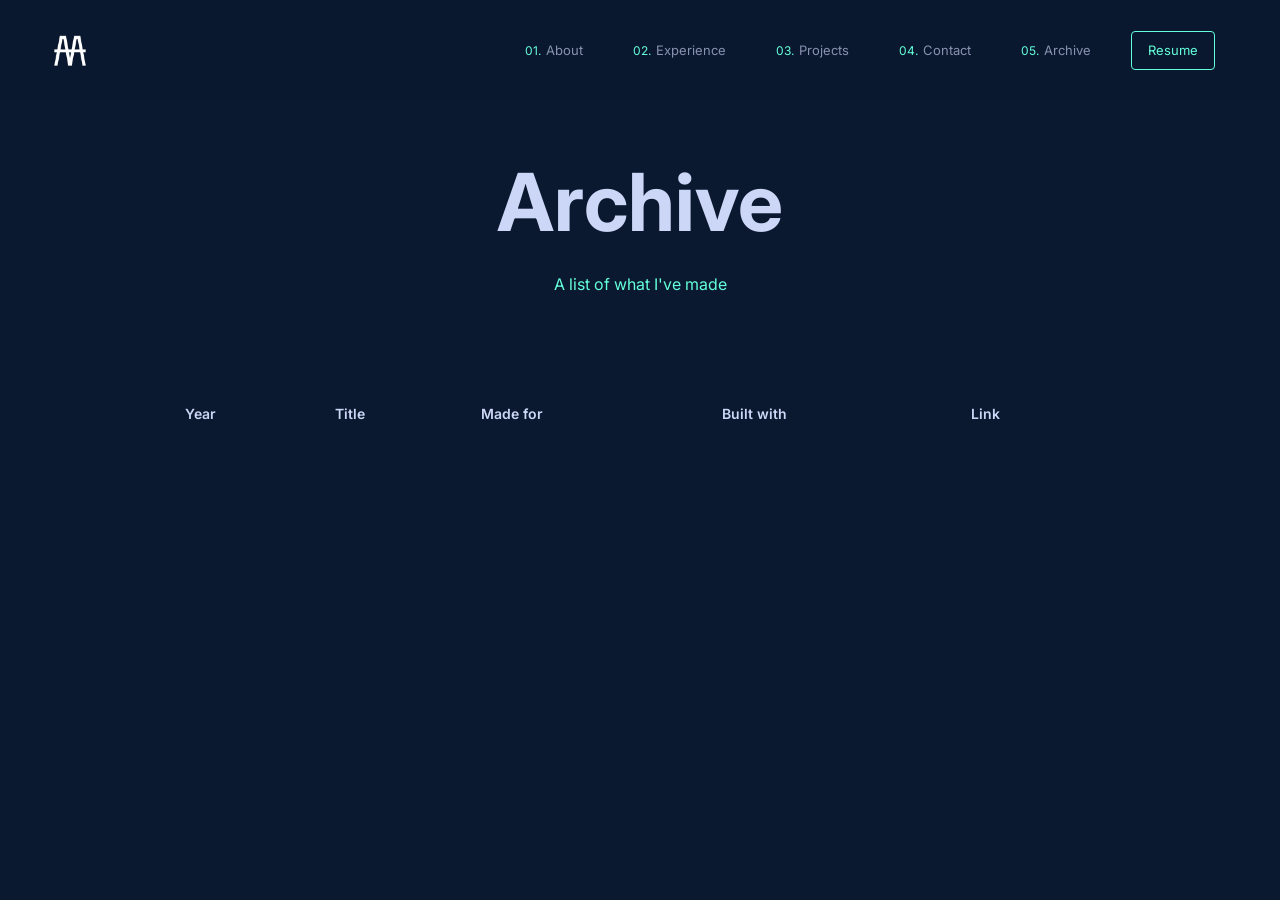
==== commit a229d0c9: "Merge branch 'main' of https://github.com/Atron1792/Portfolio-Website" ====
--- a/archive.html
+++ b/archive.html
@@ -1,4 +1,3 @@
-
 <!DOCTYPE html>
 <html lang="en">
 <head>
@@ -36,8 +35,6 @@
     .archive-table {
       width: 100%;
       border-collapse: collapse;
-      visibility: visible;
-      opacity: 1;
     }
     
     .archive-table thead th {
@@ -107,10 +104,6 @@
     }
     
     @media (max-width: 768px) {
-      .archive-table {
-        font-size: var(--fz-sm);
-      }
-      
       .archive-table thead {
         display: none;
       }
@@ -173,7 +166,6 @@
           </tr>
         </thead>
         <tbody id="archive-projects">
-          <!-- Projects will be inserted here -->
         </tbody>
       </table>
     </div>
@@ -279,7 +271,7 @@
     
     const tbody = document.getElementById('archive-projects');
     
-    allProjects
+    projects
       .sort((a, b) => b.year - a.year)
       .forEach(project => {
         const row = document.createElement('tr');
@@ -288,7 +280,7 @@
           <td>
             <div class="project-title">${project.title}</div>
           </td>
-          <td class="project-company">${project.company || 'Personal Project'}</td>
+          <td class="project-company">${project.company}</td>
           <td class="project-tech">${project.tech ? project.tech.join(' • ') : ''}</td>
           <td>
             <div class="project-links">
--- a/style.css
+++ b/style.css
@@ -1,4 +1,3 @@
-
 /* Custom Properties */
 :root {
   --navy: #0a192f;
@@ -31,18 +30,8 @@
   --nav-height: 100px;
   --nav-scroll-height: 70px;
 
-  --tab-height: 42px;
-  --tab-width: 120px;
-
   --easing: cubic-bezier(0.645, 0.045, 0.355, 1);
   --transition: all 0.25s cubic-bezier(0.645, 0.045, 0.355, 1);
-
-  --hamburger-width: 30px;
-
-  --ham-before: top 0.1s ease-in 0.25s, opacity 0.1s ease-in;
-  --ham-before-active: top 0.1s ease-out, opacity 0.1s ease-out 0.12s;
-  --ham-after: bottom 0.1s ease-in 0.25s, transform 0.22s cubic-bezier(0.55, 0.055, 0.675, 0.19);
-  --ham-after-active: bottom 0.1s ease-out, transform 0.22s cubic-bezier(0.215, 0.61, 0.355, 1) 0.12s;
 }
 
 /* Reset and Base Styles */
@@ -287,36 +276,6 @@
   50% { border-right-color: transparent; }
 }
 
-.hero-description {
-  margin: 20px 0 0;
-  max-width: 540px;
-  color: var(--slate);
-  font-size: var(--fz-xl);
-}
-
-.cta-button {
-  color: var(--green);
-  background-color: transparent;
-  border: 1px solid var(--green);
-  border-radius: var(--border-radius);
-  padding: 1.25rem 1.75rem;
-  font-size: var(--fz-sm);
-  font-family: var(--font-mono);
-  line-height: 1;
-  text-decoration: none;
-  cursor: pointer;
-  transition: var(--transition);
-  margin-top: 50px;
-  display: inline-block;
-}
-
-.cta-button:hover,
-.cta-button:focus,
-.cta-button:active {
-  background-color: var(--green-tint);
-  outline: none;
-}
-
 /* Section Styles */
 section {
   margin: 0 auto;
@@ -826,35 +785,11 @@
   display: none;
 }
 
-
-
 .contact-content p {
   color: var(--slate);
   margin: 0 0 50px;
   max-width: 540px;
   font-size: var(--fz-lg);
-}
-
-.contact-button {
-  color: var(--green);
-  background-color: transparent;
-  border: 1px solid var(--green);
-  border-radius: var(--border-radius);
-  padding: 1.25rem 1.75rem;
-  font-size: var(--fz-sm);
-  font-family: var(--font-mono);
-  line-height: 1;
-  text-decoration: none;
-  cursor: pointer;
-  transition: var(--transition);
-  display: inline-block;
-}
-
-.contact-button:hover,
-.contact-button:focus,
-.contact-button:active {
-  background-color: var(--green-tint);
-  outline: none;
 }
 
 .contact-social {
@@ -1019,10 +954,6 @@
   .hero-title {
     font-size: clamp(35px, 8vw, 65px);
   }
-  
-  .hero-description {
-    font-size: var(--fz-lg);
-  }
 
   .about-content {
     display: block;
@@ -1037,32 +968,6 @@
   .tech-list {
     grid-template-columns: 1fr 1fr;
     gap: 0px 20px;
-  }
-
-  .experience-tabs {
-    display: flex;
-    overflow-x: auto;
-    width: calc(100% + 80px);
-    padding-left: 40px;
-    margin-left: -40px;
-    margin-bottom: 30px;
-    flex-direction: row;
-  }
-
-  .tab-button {
-    border-left: 0;
-    border-bottom: 2px solid var(--lightest-navy);
-    min-width: 120px;
-    padding: 0 15px 2px;
-    height: var(--tab-height);
-  }
-
-  .tab-button.active {
-    border-bottom-color: var(--green);
-  }
-
-  .experience-panels {
-    margin-left: 0;
   }
 
   .project {
@@ -1149,16 +1054,6 @@
     margin: 0 0 20px 2px;
   }
   
-  .hero-description {
-    font-size: var(--fz-md);
-    max-width: 100%;
-  }
-  
-  .cta-button {
-    padding: 1rem 1.5rem;
-    margin-top: 40px;
-  }
-  
   section {
     padding: 80px 0;
   }
@@ -1176,18 +1071,6 @@
     gap: 5px;
   }
   
-  .experience-tabs {
-    width: calc(100% + 50px);
-    padding-left: 25px;
-    margin-left: -25px;
-  }
-  
-  .tab-button {
-    min-width: 100px;
-    padding: 0 10px 2px;
-    font-size: var(--fz-xxs);
-  }
-  
   .project {
     padding: 1.5rem 1rem;
     margin-bottom: 40px;
@@ -1202,11 +1085,6 @@
     font-size: var(--fz-xxs);
   }
   
-  .contact-button {
-    padding: 1rem 1.25rem;
-    font-size: var(--fz-xs);
-  }
-  
   .contact-social {
     gap: 15px;
   }
@@ -1231,15 +1109,6 @@
     font-size: clamp(28px, 10vw, 50px);
   }
   
-  .hero-description {
-    font-size: var(--fz-sm);
-  }
-  
-  .cta-button {
-    padding: 0.875rem 1rem;
-    font-size: var(--fz-xxs);
-  }
-  
   section {
     padding: 60px 0;
   }
@@ -1266,14 +1135,6 @@
     margin-bottom: 8px;
   }
   
-  .tab-panel h3 {
-    font-size: var(--fz-xl);
-  }
-  
-  .tab-panel ul {
-    font-size: var(--fz-md);
-  }
-  
   .project-title {
     font-size: clamp(18px, 5vw, 22px);
     margin: 0 0 15px;
@@ -1310,15 +1171,4 @@
   .project {
     padding: 1rem 0.75rem;
   }
-  
-  .experience-tabs {
-    width: calc(100% + 20px);
-    padding-left: 10px;
-    margin-left: -10px;
-  }
-  
-  .tab-button {
-    min-width: 80px;
-    padding: 0 8px 2px;
-  }
-}
+}
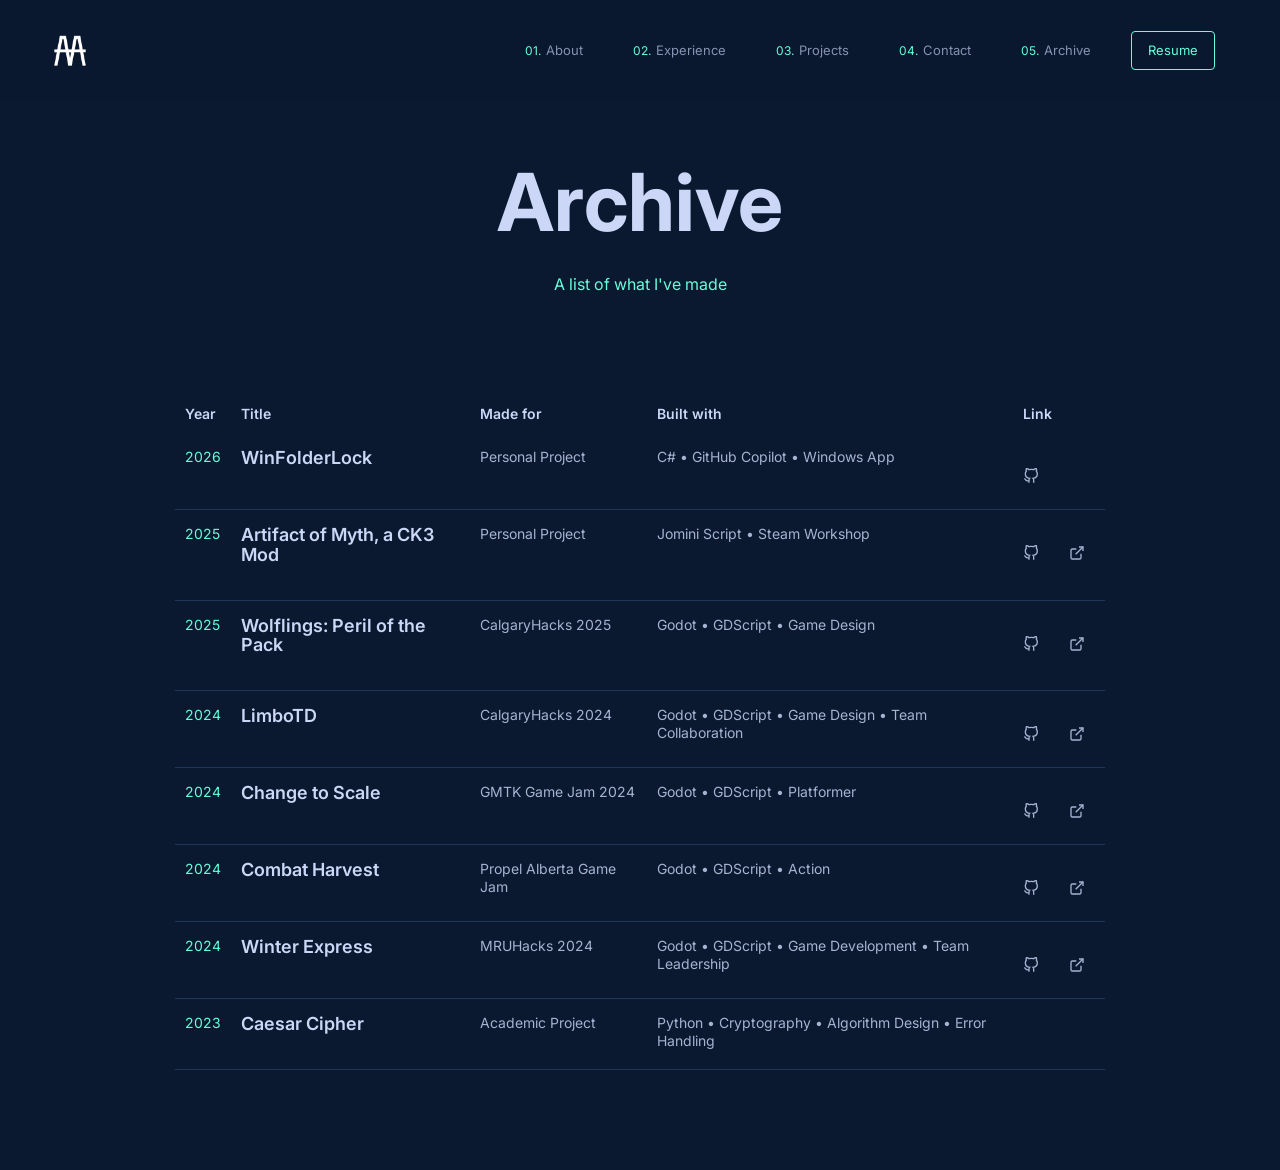
==== commit efe5b291: "fixed archive.html" ====
--- a/archive.html
+++ b/archive.html
@@ -266,12 +266,12 @@
     };
     
     // Load and display archive projects
-    const projects = JSON.parse(localStorage.getItem('portfolio-projects') || JSON.stringify(defaultProjects));
-    const allProjects = [...(projects.featured || []), ...(projects.archive || [])];
+    const storedProjects = JSON.parse(localStorage.getItem('portfolio-projects') || JSON.stringify(defaultProjects));
+    const allProjects = [...(storedProjects.featured || []), ...(storedProjects.archive || [])];
     
     const tbody = document.getElementById('archive-projects');
     
-    projects
+    allProjects
       .sort((a, b) => b.year - a.year)
       .forEach(project => {
         const row = document.createElement('tr');
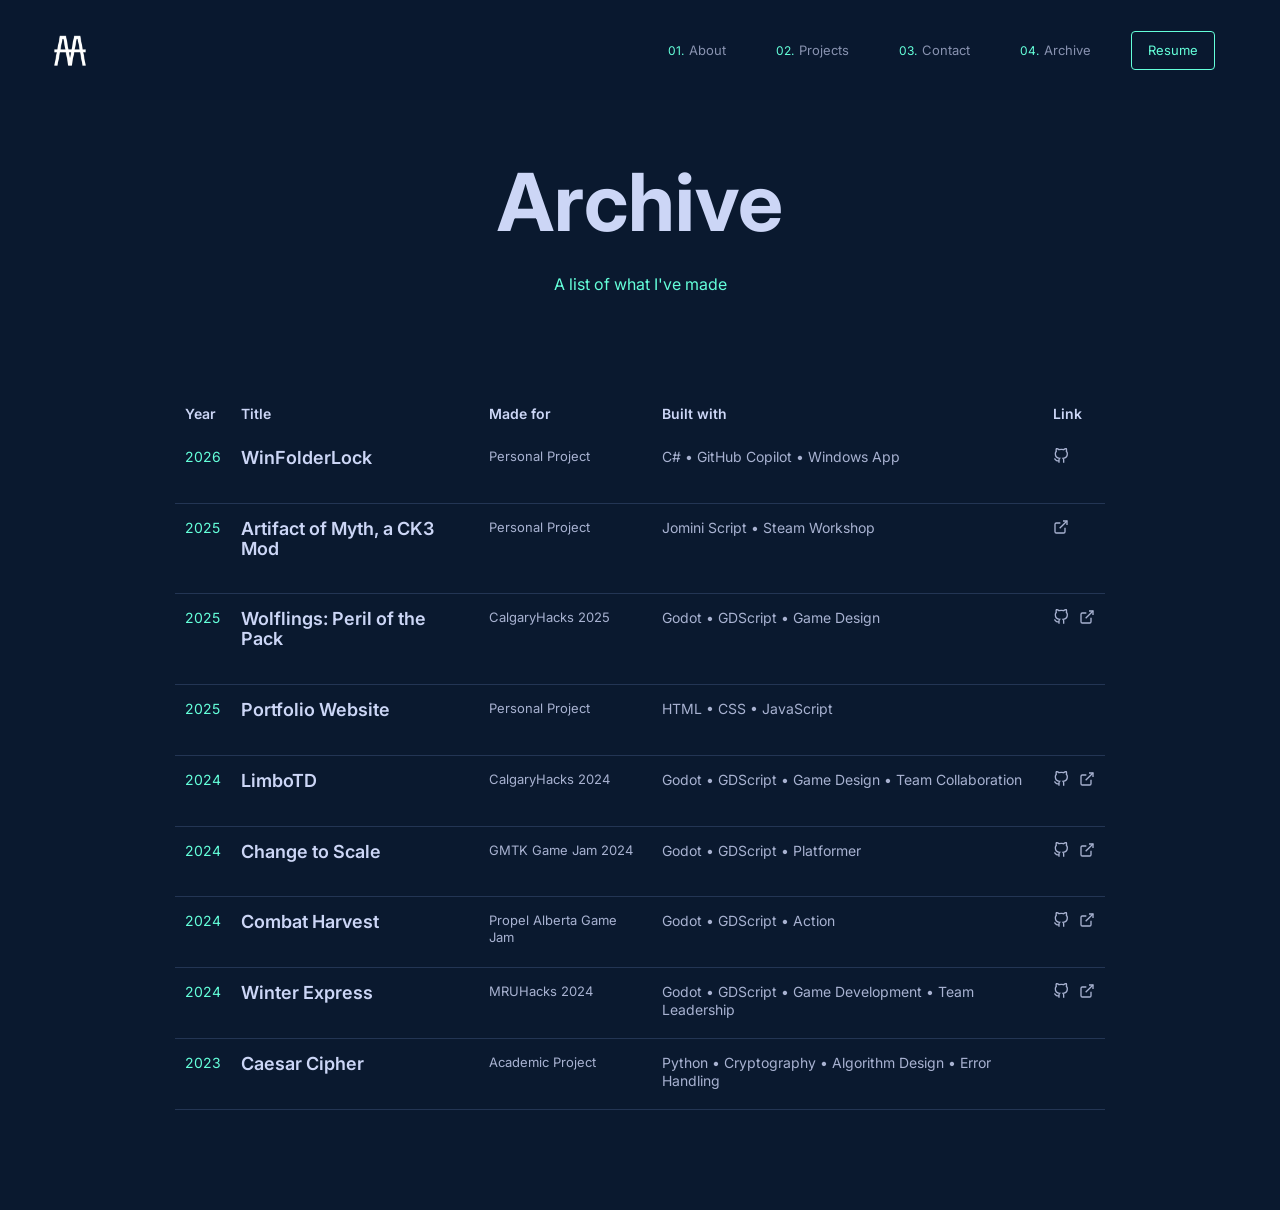
==== commit cdc4499d: "front page layout changes, more clean up" ====
--- a/archive.html
+++ b/archive.html
@@ -6,139 +6,21 @@
   <title>Archive - Muhammad Abdullah</title>
   <link href="style.css?v=20260623" rel="stylesheet" type="text/css" />
   <link href="https://fonts.googleapis.com/css2?family=Inter:wght@300;400;500;600;700;800&display=swap" rel="stylesheet">
-
-  <style>
-    .archive-container {
-      max-width: 1000px;
-      margin: 0 auto;
-      padding: 150px 25px 100px;
-    }
-    
-    .archive-header {
-      text-align: center;
-      margin-bottom: 100px;
-    }
-    
-    .archive-title {
-      font-size: clamp(40px, 8vw, 80px);
-      margin: 0 0 20px;
-      color: var(--lightest-slate);
-    }
-    
-    .archive-subtitle {
-      color: var(--green);
-      font-family: var(--font-mono);
-      font-size: var(--fz-md);
-      font-weight: 400;
-    }
-    
-    .archive-table {
-      width: 100%;
-      border-collapse: collapse;
-    }
-    
-    .archive-table thead th {
-      padding: 10px;
-      text-align: left;
-      color: var(--lightest-slate);
-      font-size: var(--fz-sm);
-      font-weight: 600;
-    }
-    
-    .archive-table tbody tr {
-      border-bottom: 1px solid var(--lightest-navy);
-      transition: var(--transition);
-    }
-    
-    .archive-table tbody tr:hover {
-      background-color: var(--lightest-navy);
-    }
-    
-    .archive-table tbody td {
-      padding: 15px 10px;
-      font-size: var(--fz-sm);
-      vertical-align: top;
-    }
-    
-    .project-year {
-      color: var(--green);
-      font-family: var(--font-mono);
-      font-size: var(--fz-xs);
-    }
-    
-    .project-title {
-      color: var(--lightest-slate);
-      font-size: var(--fz-lg);
-      font-weight: 600;
-    }
-    
-    .project-company {
-      color: var(--light-slate);
-      font-size: var(--fz-xs);
-    }
-    
-    .project-tech {
-      color: var(--light-slate);
-      font-family: var(--font-mono);
-      font-size: var(--fz-xxs);
-    }
-    
-    .project-links {
-      display: flex;
-      gap: 10px;
-      align-items: center;
-    }
-    
-    .project-links a {
-      color: var(--light-slate);
-      transition: var(--transition);
-    }
-    
-    .project-links a:hover {
-      color: var(--green);
-    }
-    
-    .project-links svg {
-      width: 16px;
-      height: 16px;
-    }
-    
-    @media (max-width: 768px) {
-      .archive-table thead {
-        display: none;
-      }
-      
-      .archive-table tbody tr {
-        display: block;
-        margin-bottom: 30px;
-        padding: 20px;
-        border: 1px solid var(--lightest-navy);
-        border-radius: var(--border-radius);
-      }
-      
-      .archive-table tbody td {
-        display: block;
-        padding: 5px 0;
-        border: none;
-      }
-    }
-  </style>
 </head>
 
-<body>
+<body class="archive-page">
   <!-- Fixed Navigation -->
   <nav class="navbar">
     <div class="nav-logo">
-      <a href="./">
+      <a href="/">
         <img src="/assets/logo.png" alt="MA Logo" class="logo-image" width="512" height="512" />
       </a>
     </div>
     <div class="nav-menu">
-      <a href="./#about" data-number="01.">About</a>
-      <a href="./#experience" data-number="02.">Experience</a>
-      <a href="./#projects" data-number="03.">Projects</a>
-      <a href="./#contact" data-number="04.">Contact</a>
-      <a href="archive.html" data-number="05.">Archive</a>
+      <a href="/#about" data-number="01.">About</a>
+      <a href="/#projects" data-number="02.">Projects</a>
+      <a href="/#contact" data-number="03.">Contact</a>
+      <a href="archive.html" data-number="04.">Archive</a>
       <a href="/assets/resume.pdf" target="_blank" class="resume-link">Resume</a>
     </div>
     <div class="nav-toggle">
@@ -151,7 +33,7 @@
   <main>
     <div class="archive-container">
       <header class="archive-header">
-        <h1 class="archive-title">Archive</h1>
+        <h1 class="archive-title u-title-xl">Archive</h1>
         <p class="archive-subtitle">A list of what I've made</p>
       </header>
       
@@ -180,7 +62,6 @@
           title: 'Artifact of Myth, a CK3 Mod',
           description: '',
           tech: ['Jomini Script', 'Steam Workshop'],
-          github: 'https://github.com/Atron1792/AoM_CK3_Mod',
           external: 'https://steamcommunity.com/sharedfiles/filedetails/?id=3481270592',
           year: 2025,
           type: 'featured',
@@ -251,6 +132,15 @@
           year: 2024,
           type: 'game',
           company: 'MRUHacks 2024'
+        },
+        {
+          id: 'website',
+          title: 'Portfolio Website',
+          description: 'My personal portfolio website to showcase my projects and skills.',
+          tech: ['HTML', 'CSS', 'JavaScript'],
+          year: 2025,
+          type: 'website',
+          company: 'Personal Project'
         },
         {
           id: 'winfolderlock',
@@ -276,14 +166,14 @@
       .forEach(project => {
         const row = document.createElement('tr');
         row.innerHTML = `
-          <td class="project-year">${project.year}</td>
+          <td class="project-year u-mono u-meta-sm">${project.year}</td>
           <td>
             <div class="project-title">${project.title}</div>
           </td>
           <td class="project-company">${project.company}</td>
-          <td class="project-tech">${project.tech ? project.tech.join(' • ') : ''}</td>
+          <td class="project-tech u-mono u-meta-xs">${project.tech ? project.tech.join(' • ') : ''}</td>
           <td>
-            <div class="project-links">
+            <div class="project-links u-icon-links">
               ${project.github ? `
                 <a href="${project.github}" target="_blank" aria-label="GitHub">
                   <svg viewBox="0 0 24 24" fill="none" stroke="currentColor" stroke-width="2">
--- a/style.css
+++ b/style.css
@@ -11,8 +11,6 @@
   --white: #e6f1ff;
   --green: #64ffda;
   --green-tint: rgba(100, 255, 218, 0.1);
-  --pink: #f57dff;
-  --blue: #57cbff;
 
   --font-sans: 'Inter', system-ui, sans-serif;
   --font-mono: 'Inter', system-ui, sans-serif;
@@ -30,7 +28,6 @@
   --nav-height: 100px;
   --nav-scroll-height: 70px;
 
-  --easing: cubic-bezier(0.645, 0.045, 0.355, 1);
   --transition: all 0.25s cubic-bezier(0.645, 0.045, 0.355, 1);
 }
 
@@ -59,6 +56,44 @@
   font-family: var(--font-sans);
   font-size: var(--fz-xl);
   line-height: 1.3;
+}
+
+/* Utilities */
+.u-title-xl {
+  font-size: clamp(40px, 8vw, 80px);
+  color: var(--lightest-slate);
+}
+
+.u-mono {
+  font-family: var(--font-mono);
+}
+
+.u-meta-sm {
+  font-size: var(--fz-xs);
+}
+
+.u-meta-xs {
+  font-size: var(--fz-xxs);
+}
+
+.u-icon-links {
+  display: flex;
+  gap: 10px;
+  align-items: center;
+}
+
+.u-icon-links a {
+  color: var(--light-slate);
+  transition: var(--transition);
+}
+
+.u-icon-links a:hover {
+  color: var(--green);
+}
+
+.u-icon-links svg {
+  width: 16px;
+  height: 16px;
 }
 
 ::selection {
@@ -253,8 +288,6 @@
 
 .hero-name {
   margin: 0;
-  font-size: clamp(40px, 8vw, 80px);
-  color: var(--lightest-slate);
   line-height: 1.1;
 }
 
@@ -295,11 +328,12 @@
 
 .section-number {
   position: relative;
-  bottom: 4px;
+  top: -0.45em;
   margin-right: 10px;
   color: var(--green);
   font-family: var(--font-mono);
-  font-size: clamp(var(--fz-md), 3vw, var(--fz-xl));
+  font-size: clamp(var(--fz-xs), 2vw, var(--fz-sm));
+  line-height: 1;
   font-weight: 400;
 }
 
@@ -463,54 +497,20 @@
 }
 
 /* Experience Section */
+.experience-container {
+  margin-top: 80px;
+}
+
+.experience-title {
+  color: var(--lightest-slate);
+  font-size: clamp(24px, 5vw, 28px);
+  margin: 0 0 20px;
+  font-weight: 600;
+  line-height: 1.1;
+}
+
 .experience-content {
   max-width: 700px;
-}
-
-.experience-tabs {
-  position: relative;
-  z-index: 3;
-  width: max-content;
-  padding: 0;
-  margin: 0;
-  list-style: none;
-  display: flex;
-  flex-direction: column;
-}
-
-.tab-button {
-  text-decoration: none;
-  text-decoration-skip-ink: auto;
-  position: relative;
-  transition: var(--transition);
-  display: flex;
-  align-items: center;
-  width: 100%;
-  height: var(--tab-height);
-  padding: 0 20px 2px;
-  border: none;
-  border-left: 2px solid var(--lightest-navy);
-  background-color: transparent;
-  color: var(--slate);
-  font-family: var(--font-mono);
-  font-size: var(--fz-xs);
-  text-align: left;
-  white-space: nowrap;
-  cursor: pointer;
-}
-
-.tab-button:hover,
-.tab-button:active,
-.tab-button:focus {
-  color: var(--green);
-  outline: 0;
-  border-left-color: var(--green);
-  background-color: var(--light-navy);
-}
-
-.tab-button.active {
-  color: var(--green);
-  border-left-color: var(--green);
 }
 
 .experience-panels {
@@ -539,10 +539,6 @@
   color: var(--lightest-slate);
 }
 
-.tab-panel .company {
-  color: var(--green);
-}
-
 .job-range {
   margin-bottom: 25px;
   color: var(--light-slate);
@@ -639,23 +635,6 @@
   margin: 0 0 20px;
   font-weight: 600;
   line-height: 1.1;
-}
-
-.project-title a {
-  position: static;
-  color: inherit;
-  text-decoration: none;
-}
-
-.project-title a::before {
-  content: '';
-  display: block;
-  position: absolute;
-  z-index: 0;
-  width: 100%;
-  height: 100%;
-  top: 0;
-  left: 0;
 }
 
 .project-description {
@@ -690,34 +669,6 @@
   font-family: var(--font-mono);
   font-size: var(--fz-xs);
   white-space: nowrap;
-}
-
-.project-links {
-  display: flex;
-  align-items: center;
-  position: relative;
-  margin-top: 10px;
-  margin-left: -10px;
-  color: var(--lightest-slate);
-}
-
-.project-links a {
-  display: flex;
-  justify-content: center;
-  align-items: center;
-  padding: 10px;
-  color: var(--lightest-slate);
-  transition: var(--transition);
-}
-
-.project-links a:hover,
-.project-links a:focus {
-  color: var(--green);
-}
-
-.project-links svg {
-  width: 20px;
-  height: 20px;
 }
 
 .project-image {
@@ -768,6 +719,109 @@
 .project-image a:hover img {
   filter: none;
   mix-blend-mode: normal;
+}
+
+.projects-archive-cta {
+  display: flex;
+  justify-content: center;
+  margin-top: 40px;
+}
+
+.projects-archive-button {
+  display: inline-flex;
+  align-items: center;
+  justify-content: center;
+  padding: 1rem 1.5rem;
+  border: 1px solid var(--green);
+  border-radius: var(--border-radius);
+  color: var(--green);
+  font-family: var(--font-mono);
+  font-size: var(--fz-sm);
+  text-decoration: none;
+  transition: var(--transition);
+}
+
+.projects-archive-button:hover,
+.projects-archive-button:focus {
+  background-color: var(--green-tint);
+  outline: none;
+}
+
+/* Archive Page */
+.archive-container {
+  max-width: 1000px;
+  margin: 0 auto;
+  padding: 150px 25px 100px;
+}
+
+.archive-header {
+  text-align: center;
+  margin-bottom: 100px;
+}
+
+.archive-title {
+  margin: 0 0 20px;
+}
+
+.archive-subtitle {
+  color: var(--green);
+  font-family: var(--font-mono);
+  font-size: var(--fz-md);
+  font-weight: 400;
+}
+
+.archive-table {
+  width: 100%;
+  border-collapse: collapse;
+}
+
+.archive-table thead th {
+  padding: 10px;
+  text-align: left;
+  color: var(--lightest-slate);
+  font-size: var(--fz-sm);
+  font-weight: 600;
+}
+
+.archive-table tbody tr {
+  border-bottom: 1px solid var(--lightest-navy);
+  transition: var(--transition);
+}
+
+.archive-table tbody tr:hover {
+  background-color: var(--lightest-navy);
+}
+
+.archive-table tbody td {
+  padding: 15px 10px;
+  font-size: var(--fz-sm);
+  vertical-align: top;
+}
+
+.archive-table .project-year {
+  color: var(--green);
+}
+
+.archive-table .project-title {
+  color: var(--lightest-slate);
+  font-size: var(--fz-lg);
+  font-weight: 600;
+}
+
+.archive-table .project-company {
+  color: var(--light-slate);
+  font-size: var(--fz-xs);
+}
+
+.archive-table .project-tech {
+  color: var(--light-slate);
+}
+
+.archive-page .navbar,
+.archive-page .navbar.scrolled {
+  background-color: rgba(10, 25, 47, 0.98);
+  -webkit-backdrop-filter: none;
+  backdrop-filter: none;
 }
 
 /* Contact Section */
@@ -884,6 +938,24 @@
 @media (max-width: 768px) {
   main {
     padding: 0 40px;
+  }
+
+  .archive-table thead {
+    display: none;
+  }
+
+  .archive-table tbody tr {
+    display: block;
+    margin-bottom: 30px;
+    padding: 20px;
+    border: 1px solid var(--lightest-navy);
+    border-radius: var(--border-radius);
+  }
+
+  .archive-table tbody td {
+    display: block;
+    padding: 5px 0;
+    border: none;
   }
 
   .navbar {
@@ -971,13 +1043,20 @@
   }
 
   .project {
+    --project-card-padding-y: 2rem;
+    --project-card-padding-x: 1.5rem;
+    --project-card-margin-bottom: 50px;
+    --project-description-size: var(--fz-md);
+    --project-tech-item-margin: 0 20px 5px 0;
+    --project-tech-item-size: var(--fz-xs);
+
     box-shadow: 0 10px 30px -15px var(--navy-shadow);
     transition: var(--transition);
     display: block;
     background-color: var(--light-navy);
-    padding: 2rem 1.5rem;
+    padding: var(--project-card-padding-y) var(--project-card-padding-x);
     border-radius: var(--border-radius);
-    margin-bottom: 50px;
+    margin-bottom: var(--project-card-margin-bottom);
   }
 
   .project:hover {
@@ -992,16 +1071,7 @@
   .project:nth-of-type(odd) .project-content,
   .project:nth-of-type(even) .project-content {
     grid-column: 1 / -1;
-    padding: 0;
     text-align: left;
-  }
-
-  .project:nth-of-type(odd) .project-tech-list {
-    justify-content: flex-start;
-  }
-
-  .project:nth-of-type(odd) .project-tech-list li {
-    margin: 0 20px 5px 0;
   }
 
   .project-image {
@@ -1012,7 +1082,7 @@
     padding: 0;
     background-color: transparent;
     box-shadow: none;
-    font-size: var(--fz-md);
+    font-size: var(--project-description-size);
   }
 
   .project-description:hover {
@@ -1072,8 +1142,11 @@
   }
   
   .project {
-    padding: 1.5rem 1rem;
-    margin-bottom: 40px;
+    --project-card-padding-y: 1.5rem;
+    --project-card-padding-x: 1rem;
+    --project-card-margin-bottom: 40px;
+    --project-tech-item-margin: 0 15px 8px 0;
+    --project-tech-item-size: var(--fz-xxs);
   }
   
   .project-tech-list {
@@ -1081,8 +1154,8 @@
   }
   
   .project-tech-list li {
-    margin: 0 15px 8px 0;
-    font-size: var(--fz-xxs);
+    margin: var(--project-tech-item-margin);
+    font-size: var(--project-tech-item-size);
   }
   
   .contact-social {
@@ -1140,8 +1213,8 @@
     margin: 0 0 15px;
   }
   
-  .project-description {
-    font-size: var(--fz-sm);
+  .project {
+    --project-description-size: var(--fz-sm);
   }
   
   .contact-content p {
@@ -1169,6 +1242,7 @@
   }
   
   .project {
-    padding: 1rem 0.75rem;
-  }
-}
+    --project-card-padding-y: 1rem;
+    --project-card-padding-x: 0.75rem;
+  }
+}
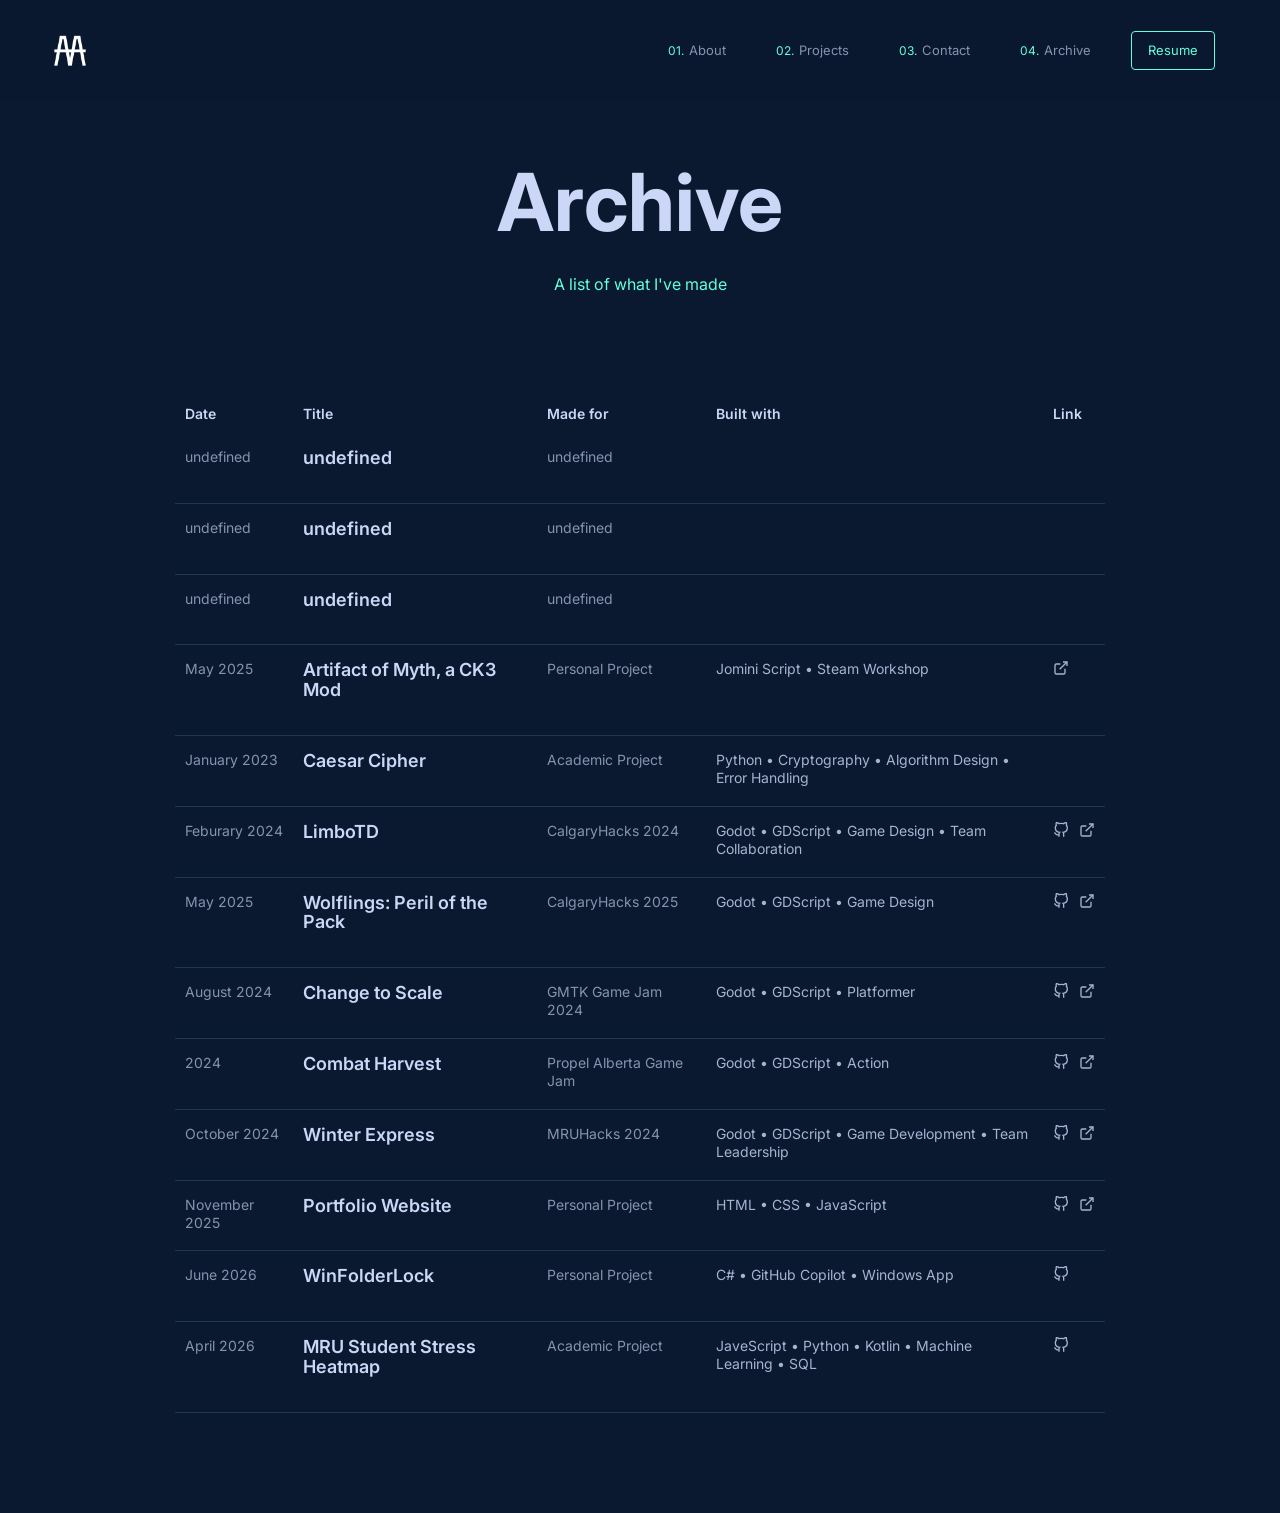
==== commit cd5e81d7: "projects update" ====
--- a/archive.html
+++ b/archive.html
@@ -40,7 +40,7 @@
       <table class="archive-table">
         <thead>
           <tr>
-            <th>Year</th>
+            <th>Date</th>
             <th>Title</th>
             <th>Made for</th>
             <th>Built with</th>
@@ -56,39 +56,35 @@
   <script>
     // Default projects data
     const defaultProjects = {
-      featured: [
+      featured: [ 'aom-ck3', 'stress-heatmap', 'limbo-td'],
+      archive: [
         {
           id: 'aom-ck3',
           title: 'Artifact of Myth, a CK3 Mod',
-          description: '',
+          description: 'An independently developed, expansive Crusader Kings III mod that introduces mythological artifacts, lore-based decisions, and dynamic event chains, with continuous content updates to enrich gameplay.',
           tech: ['Jomini Script', 'Steam Workshop'],
           external: 'https://steamcommunity.com/sharedfiles/filedetails/?id=3481270592',
-          year: 2025,
-          type: 'featured',
-          company: 'Personal Project'
+          date: 'May 2025',
+          purpose: 'Personal Project'
         },
         {
           id: 'caesar-cipher',
           title: 'Caesar Cipher',
-          description: 'A robust Caesar Cipher algorithm implementation in Python showcasing strong problem-solving and coding abilities.',
+          description: 'A robust Caesar Cipher implementation in Python that demonstrates strong problem-solving, modular programming, reusable code design, and comprehensive error handling for unexpected inputs.',
           tech: ['Python', 'Cryptography', 'Algorithm Design', 'Error Handling'],
-          year: 2023,
-          type: 'featured',
-          company: 'Academic Project'
+          date: 'January 2023',
+          purpose: 'Academic Project'
         },
         {
           id: 'limbo-td',
           title: 'LimboTD',
-          description: 'A 2D survival tower defense game that won 2nd place in a 24-hour hackathon.',
+          description: 'A 2D survival tower defense game that won 2nd place in a 24-hour hackathon, demonstrating rapid prototyping, teamwork, time management, and strong learning ability through building engaging mechanics in Godot.',
           tech: ['Godot', 'GDScript', 'Game Design', 'Team Collaboration'],
           github: 'https://github.com/Atron1792/LimboLTD_CalgaryHacks2024',
           external: 'https://mrugddc.itch.io/limbo-ltd',
-          year: 2024,
-          type: 'featured',
-          company: 'CalgaryHacks 2024'
-        }
-      ],
-      archive: [
+          date: 'Feburary 2024',
+          purpose: 'CalgaryHacks 2024'
+        },
         {
           id: 'wolflings-pack',
           title: 'Wolflings: Peril of the Pack',
@@ -96,9 +92,8 @@
           tech: ['Godot', 'GDScript', 'Game Design'],
           github: 'https://github.com/TechPowerAwaits/calgaryhacks-2025',
           external: 'https://atron1792.itch.io/wolflings-peril-of-the-pack',
-          year: 2025,
-          type: 'game',
-          company: 'CalgaryHacks 2025'
+          date: 'May 2025',
+          purpose: 'CalgaryHacks 2025'
         },
         {
           id: 'change-to-scale',
@@ -107,9 +102,8 @@
           tech: ['Godot', 'GDScript', 'Platformer'],
           github: 'https://github.com/Atron1792/Change-to-Scale_GMTK-2024',
           external: 'https://atron1792.itch.io/change-to-scale',
-          year: 2024,
-          type: 'game',
-          company: 'GMTK Game Jam 2024'
+          date: 'August 2024',
+          purpose: 'GMTK Game Jam 2024'
         },
         {
           id: 'combat-harvest',
@@ -118,29 +112,28 @@
           tech: ['Godot', 'GDScript', 'Action'],
           github: 'https://github.com/Atron1792/combat-harvest',
           external: 'https://karszo.itch.io/combat-harvest',
-          year: 2024,
-          type: 'game',
-          company: 'Propel Alberta Game Jam'
+          date: '2024',
+          purpose: 'Propel Alberta Game Jam'
         },
         {
           id: 'winter-express',
           title: 'Winter Express',
           description: 'A strategic management game that fosters critical thinking by challenging players to optimize resource allocation and strategic decision-making.',
           tech: ['Godot', 'GDScript', 'Game Development', 'Team Leadership'],
-          github: 'https://github.com/Atron1792/winter-express',
+          github: 'https://github.com/Atron1792/MRUHacks2024',
           external: 'https://atron1792.itch.io/winter-express',
-          year: 2024,
-          type: 'game',
-          company: 'MRUHacks 2024'
+          date: 'October 2024',
+          purpose: 'MRUHacks 2024'
         },
         {
           id: 'website',
           title: 'Portfolio Website',
           description: 'My personal portfolio website to showcase my projects and skills.',
           tech: ['HTML', 'CSS', 'JavaScript'],
-          year: 2025,
-          type: 'website',
-          company: 'Personal Project'
+          github: 'https://github.com/Atron1792/Portfolio-Website',
+          external: 'https://www.mabdu.ca/',
+          date: 'November 2025',
+          purpose: 'Personal Project'
         },
         {
           id: 'winfolderlock',
@@ -148,9 +141,17 @@
           description: 'A UI based folder locking system for Windows 10/11.',
           tech: ['C#', 'GitHub Copilot', 'Windows App'],
           github: 'https://github.com/Atron1792/WinFolderLock',
-          year: 2026,
-          type: 'app',
-          company: 'Personal Project'
+          date: 'June 2026',
+          purpose: 'Personal Project'
+        },
+        {
+          id: 'stress-heatmap',
+          title: 'MRU Student Stress Heatmap',
+          description: 'A app which reads student input then connects to machine learning and sends that readout to a web map for administrative use.',
+          tech: ['JaveScript', 'Python', 'Kotlin', 'Machine Learning', 'SQL'],
+          github: 'https://github.com/goose121/stress-heatmap',
+          date: 'April 2026',
+          purpose: 'Academic Project'
         }
       ]
     };
@@ -162,15 +163,15 @@
     const tbody = document.getElementById('archive-projects');
     
     allProjects
-      .sort((a, b) => b.year - a.year)
+      .sort((a, b) => b.date - a.date)
       .forEach(project => {
         const row = document.createElement('tr');
         row.innerHTML = `
-          <td class="project-year u-mono u-meta-sm">${project.year}</td>
+          <td class="project-date u-mono u-meta-sm">${project.date}</td>
           <td>
             <div class="project-title">${project.title}</div>
           </td>
-          <td class="project-company">${project.company}</td>
+          <td class="project-purpose">${project.purpose}</td>
           <td class="project-tech u-mono u-meta-xs">${project.tech ? project.tech.join(' • ') : ''}</td>
           <td>
             <div class="project-links u-icon-links">
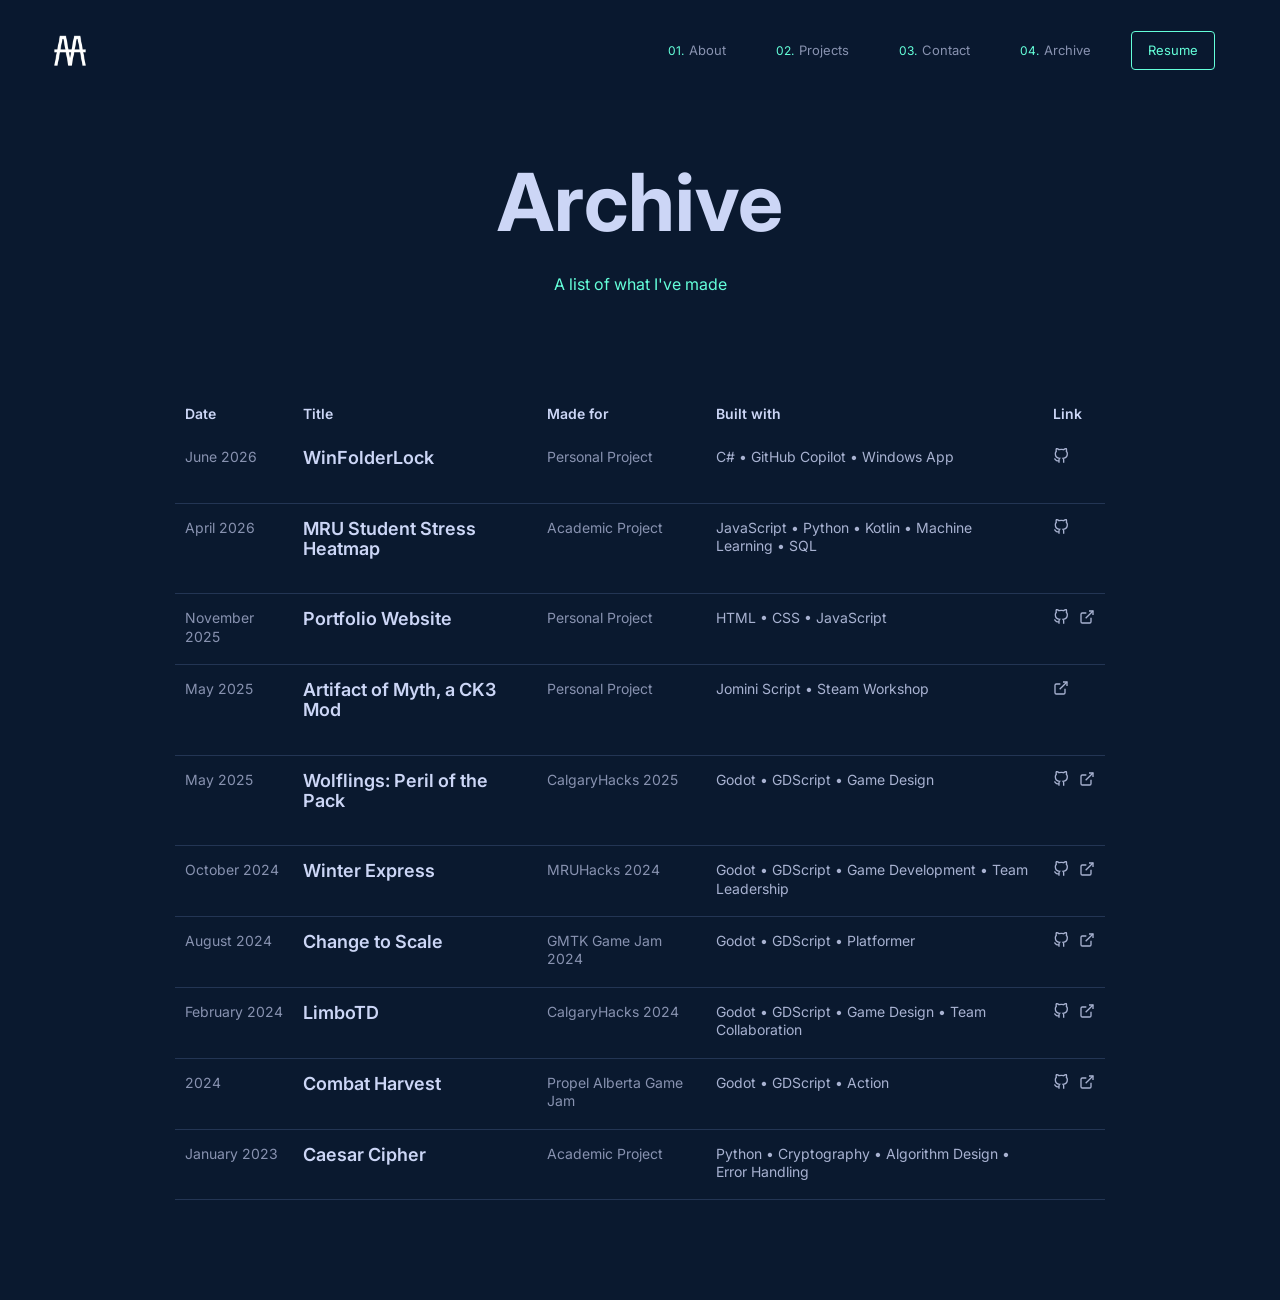
==== commit 1438c519: "moved projects to script.js, gets called into index and archive" ====
--- a/archive.html
+++ b/archive.html
@@ -4,7 +4,7 @@
   <meta charset="utf-8">
   <meta name="viewport" content="width=device-width, initial-scale=1.0">
   <title>Archive - Muhammad Abdullah</title>
-  <link href="style.css?v=20260623" rel="stylesheet" type="text/css" />
+  <link href="/style.css?v=20260624-projects-fix" rel="stylesheet" type="text/css" />
   <link href="https://fonts.googleapis.com/css2?family=Inter:wght@300;400;500;600;700;800&display=swap" rel="stylesheet">
 </head>
 
@@ -53,149 +53,6 @@
     </div>
   </main>
   
-  <script>
-    // Default projects data
-    const defaultProjects = {
-      featured: [ 'aom-ck3', 'stress-heatmap', 'limbo-td'],
-      archive: [
-        {
-          id: 'aom-ck3',
-          title: 'Artifact of Myth, a CK3 Mod',
-          description: 'An independently developed, expansive Crusader Kings III mod that introduces mythological artifacts, lore-based decisions, and dynamic event chains, with continuous content updates to enrich gameplay.',
-          tech: ['Jomini Script', 'Steam Workshop'],
-          external: 'https://steamcommunity.com/sharedfiles/filedetails/?id=3481270592',
-          date: 'May 2025',
-          purpose: 'Personal Project'
-        },
-        {
-          id: 'caesar-cipher',
-          title: 'Caesar Cipher',
-          description: 'A robust Caesar Cipher implementation in Python that demonstrates strong problem-solving, modular programming, reusable code design, and comprehensive error handling for unexpected inputs.',
-          tech: ['Python', 'Cryptography', 'Algorithm Design', 'Error Handling'],
-          date: 'January 2023',
-          purpose: 'Academic Project'
-        },
-        {
-          id: 'limbo-td',
-          title: 'LimboTD',
-          description: 'A 2D survival tower defense game that won 2nd place in a 24-hour hackathon, demonstrating rapid prototyping, teamwork, time management, and strong learning ability through building engaging mechanics in Godot.',
-          tech: ['Godot', 'GDScript', 'Game Design', 'Team Collaboration'],
-          github: 'https://github.com/Atron1792/LimboLTD_CalgaryHacks2024',
-          external: 'https://mrugddc.itch.io/limbo-ltd',
-          date: 'Feburary 2024',
-          purpose: 'CalgaryHacks 2024'
-        },
-        {
-          id: 'wolflings-pack',
-          title: 'Wolflings: Peril of the Pack',
-          description: 'A survival adventure game where players control a pack of wolves navigating through dangerous territories.',
-          tech: ['Godot', 'GDScript', 'Game Design'],
-          github: 'https://github.com/TechPowerAwaits/calgaryhacks-2025',
-          external: 'https://atron1792.itch.io/wolflings-peril-of-the-pack',
-          date: 'May 2025',
-          purpose: 'CalgaryHacks 2025'
-        },
-        {
-          id: 'change-to-scale',
-          title: 'Change to Scale',
-          description: 'A puzzle platformer game made for GMTK Game Jam 2024 with scaling mechanics.',
-          tech: ['Godot', 'GDScript', 'Platformer'],
-          github: 'https://github.com/Atron1792/Change-to-Scale_GMTK-2024',
-          external: 'https://atron1792.itch.io/change-to-scale',
-          date: 'August 2024',
-          purpose: 'GMTK Game Jam 2024'
-        },
-        {
-          id: 'combat-harvest',
-          title: 'Combat Harvest',
-          description: 'An action-packed harvesting game combining combat mechanics with resource management.',
-          tech: ['Godot', 'GDScript', 'Action'],
-          github: 'https://github.com/Atron1792/combat-harvest',
-          external: 'https://karszo.itch.io/combat-harvest',
-          date: '2024',
-          purpose: 'Propel Alberta Game Jam'
-        },
-        {
-          id: 'winter-express',
-          title: 'Winter Express',
-          description: 'A strategic management game that fosters critical thinking by challenging players to optimize resource allocation and strategic decision-making.',
-          tech: ['Godot', 'GDScript', 'Game Development', 'Team Leadership'],
-          github: 'https://github.com/Atron1792/MRUHacks2024',
-          external: 'https://atron1792.itch.io/winter-express',
-          date: 'October 2024',
-          purpose: 'MRUHacks 2024'
-        },
-        {
-          id: 'website',
-          title: 'Portfolio Website',
-          description: 'My personal portfolio website to showcase my projects and skills.',
-          tech: ['HTML', 'CSS', 'JavaScript'],
-          github: 'https://github.com/Atron1792/Portfolio-Website',
-          external: 'https://www.mabdu.ca/',
-          date: 'November 2025',
-          purpose: 'Personal Project'
-        },
-        {
-          id: 'winfolderlock',
-          title: 'WinFolderLock',
-          description: 'A UI based folder locking system for Windows 10/11.',
-          tech: ['C#', 'GitHub Copilot', 'Windows App'],
-          github: 'https://github.com/Atron1792/WinFolderLock',
-          date: 'June 2026',
-          purpose: 'Personal Project'
-        },
-        {
-          id: 'stress-heatmap',
-          title: 'MRU Student Stress Heatmap',
-          description: 'A app which reads student input then connects to machine learning and sends that readout to a web map for administrative use.',
-          tech: ['JaveScript', 'Python', 'Kotlin', 'Machine Learning', 'SQL'],
-          github: 'https://github.com/goose121/stress-heatmap',
-          date: 'April 2026',
-          purpose: 'Academic Project'
-        }
-      ]
-    };
-    
-    // Load and display archive projects
-    const storedProjects = JSON.parse(localStorage.getItem('portfolio-projects') || JSON.stringify(defaultProjects));
-    const allProjects = [...(storedProjects.featured || []), ...(storedProjects.archive || [])];
-    
-    const tbody = document.getElementById('archive-projects');
-    
-    allProjects
-      .sort((a, b) => b.date - a.date)
-      .forEach(project => {
-        const row = document.createElement('tr');
-        row.innerHTML = `
-          <td class="project-date u-mono u-meta-sm">${project.date}</td>
-          <td>
-            <div class="project-title">${project.title}</div>
-          </td>
-          <td class="project-purpose">${project.purpose}</td>
-          <td class="project-tech u-mono u-meta-xs">${project.tech ? project.tech.join(' • ') : ''}</td>
-          <td>
-            <div class="project-links u-icon-links">
-              ${project.github ? `
-                <a href="${project.github}" target="_blank" aria-label="GitHub">
-                  <svg viewBox="0 0 24 24" fill="none" stroke="currentColor" stroke-width="2">
-                    <path d="M9 19c-5 1.5-5-2.5-7-3m14 6v-3.87a3.37 3.37 0 0 0-.94-2.61c3.14-.35 6.44-1.54 6.44-7A5.44 5.44 0 0 0 20 4.77 5.07 5.07 0 0 0 19.91 1S18.73.65 16 2.48a13.38 13.38 0 0 0-7 0C6.27.65 5.09 1 5.09 1A5.07 5.07 0 0 0 5 4.77a5.44 5.44 0 0 0-1.5 3.78c0 5.42 3.3 6.61 6.44 7A3.37 3.37 0 0 0 9 18.13V22"></path>
-                  </svg>
-                </a>
-              ` : ''}
-              ${project.external ? `
-                <a href="${project.external}" target="_blank" aria-label="External Link">
-                  <svg viewBox="0 0 24 24" fill="none" stroke="currentColor" stroke-width="2">
-                    <path d="M18 13v6a2 2 0 0 1-2 2H5a2 2 0 0 1-2-2V8a2 2 0 0 1 2-2h6"></path>
-                    <polyline points="15,3 21,3 21,9"></polyline>
-                    <line x1="10" y1="14" x2="21" y2="3"></line>
-                  </svg>
-                </a>
-              ` : ''}
-            </div>
-          </td>
-        `;
-        tbody.appendChild(row);
-      });
-  </script>
+  <script src="/script.js?v=20260624-projects-fix" defer></script>
 </body>
 </html>
